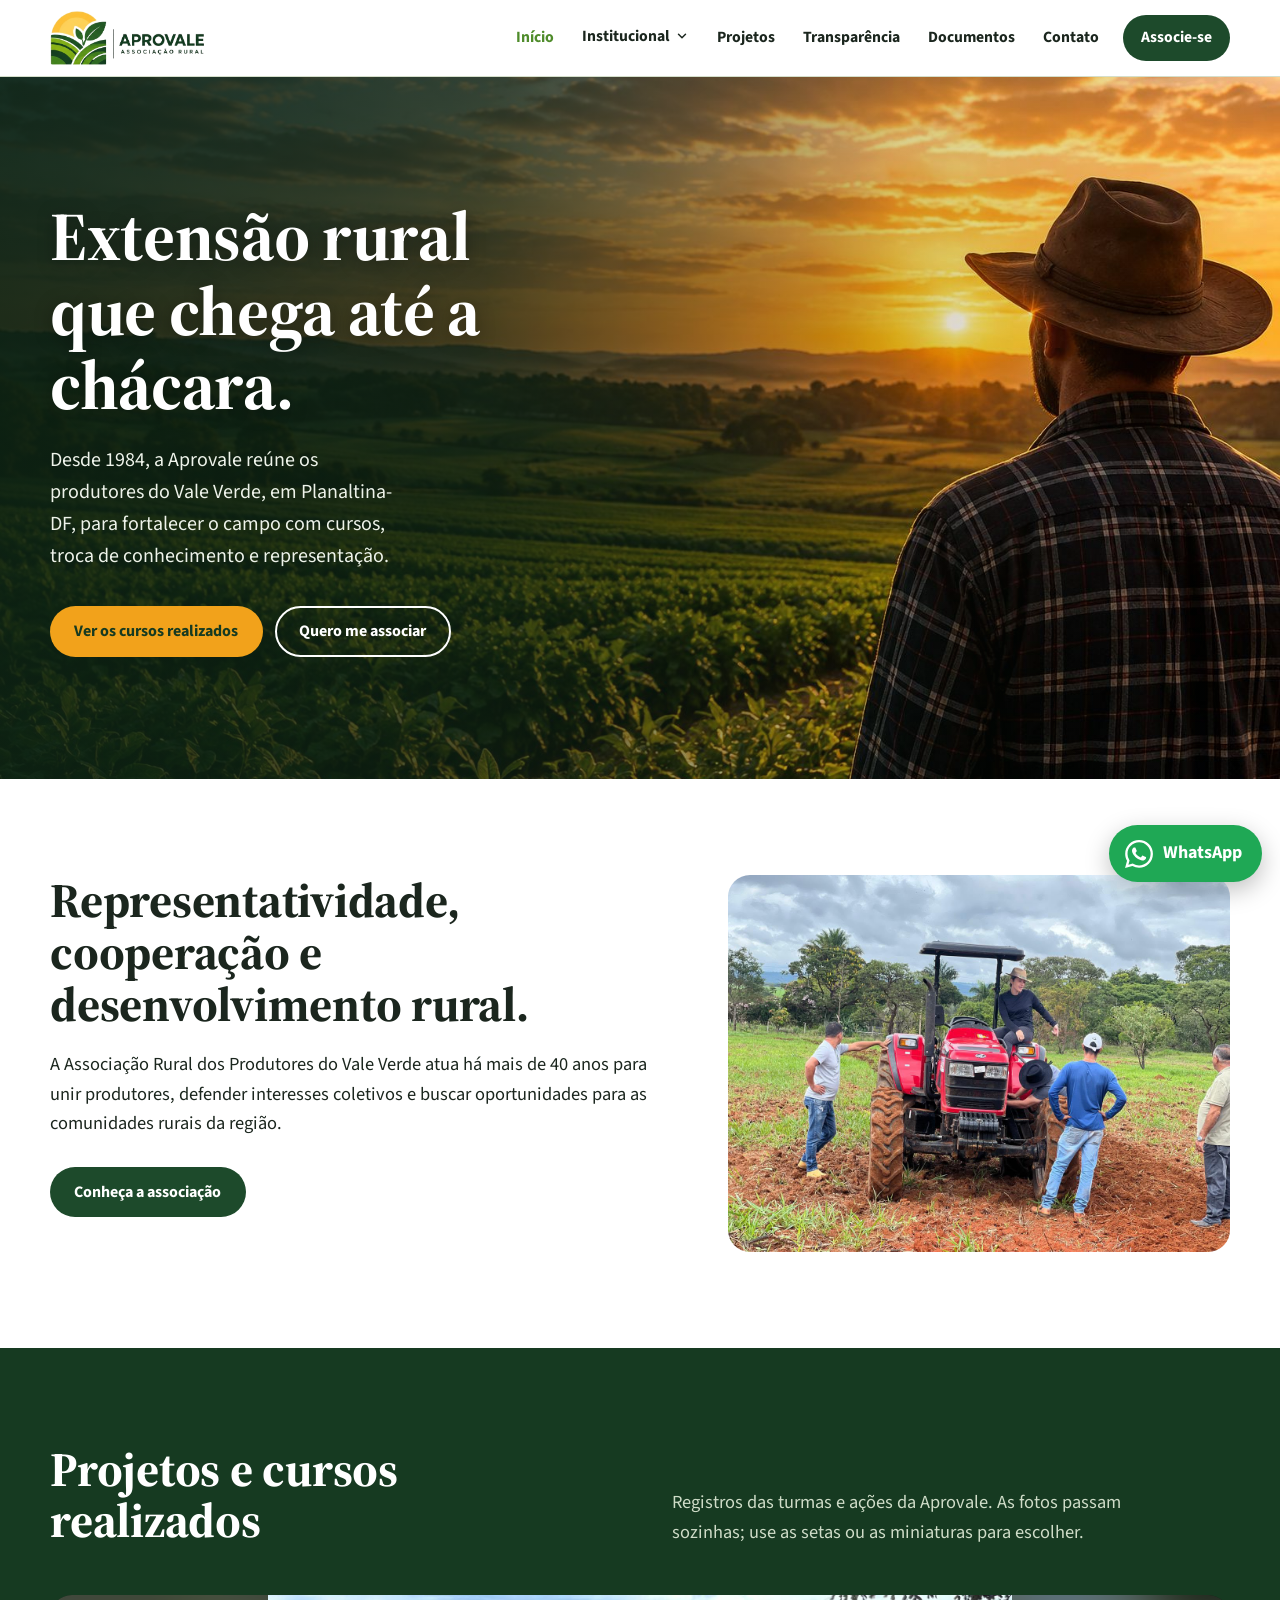
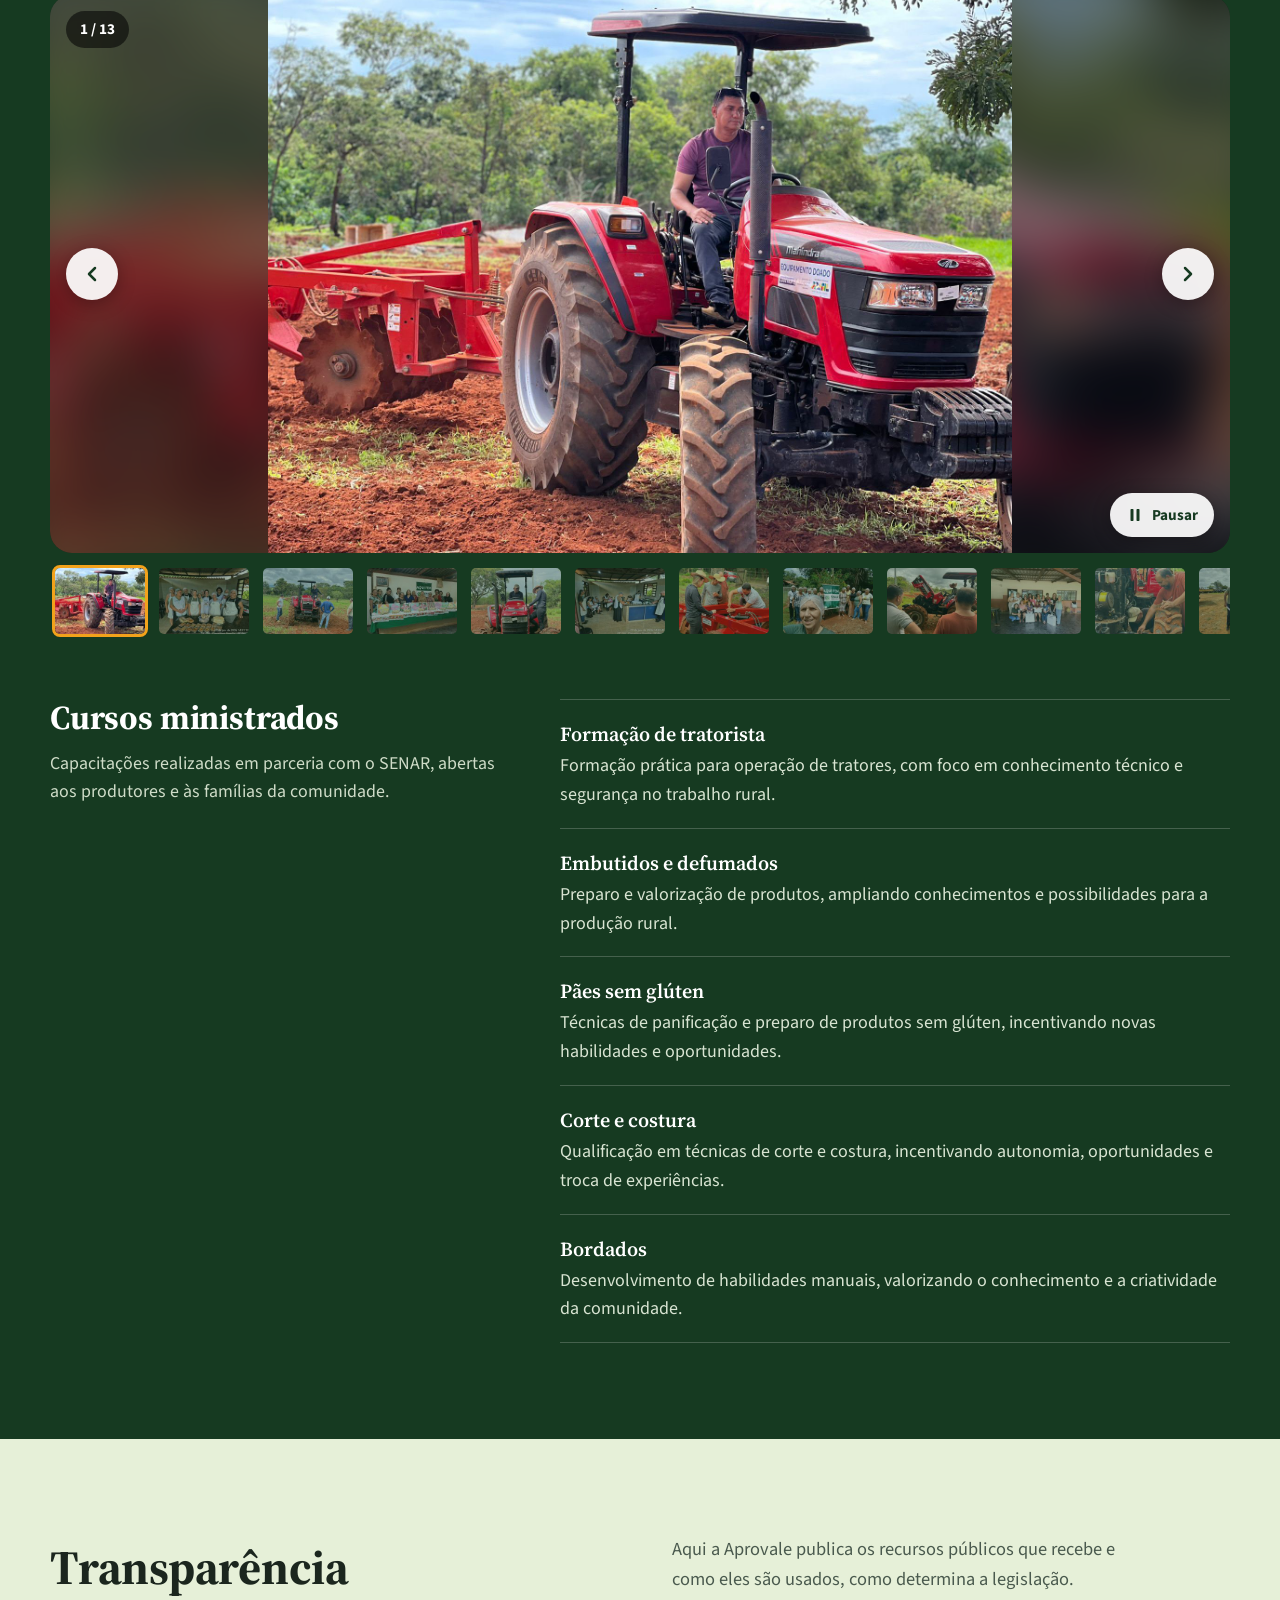
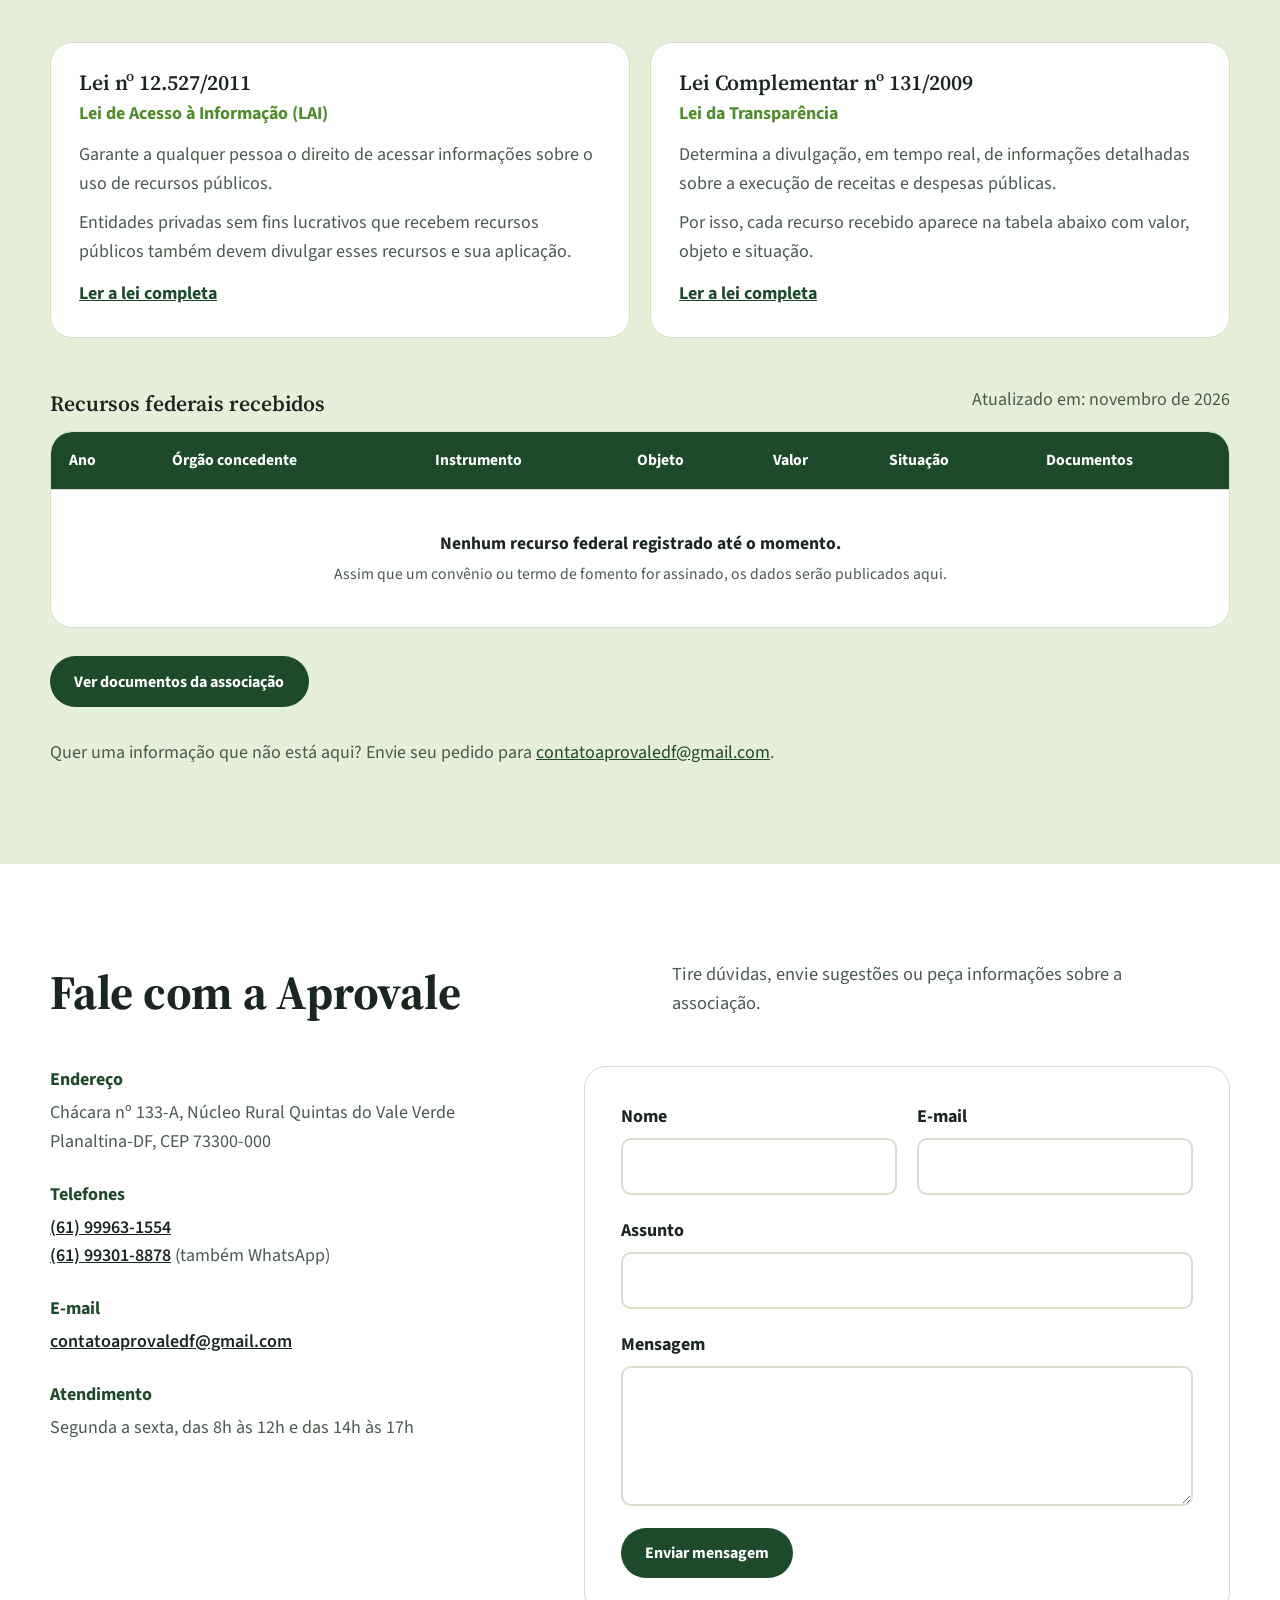
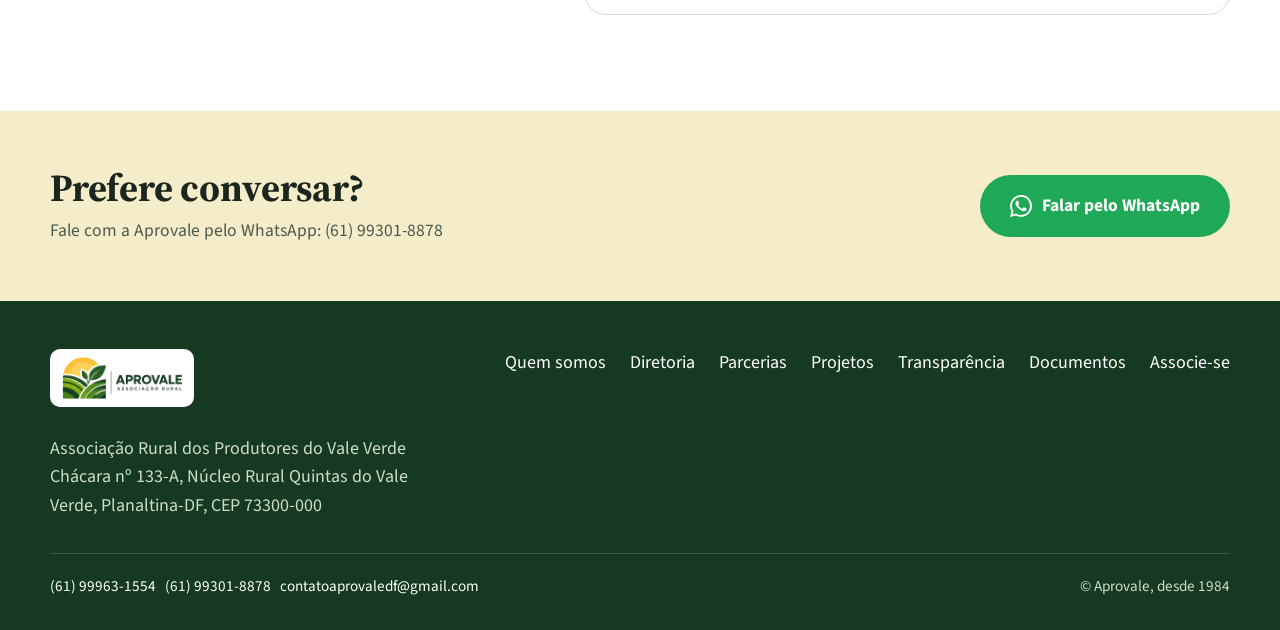
==== index.html @ 52642b45 "Site da Aprovale: primeira versão para apresentação Co-Authored-By: Claude Opus 5.5 <noreply@anthrop" ====
<!doctype html>
<html lang="pt-BR">
<head>
<meta charset="utf-8">
<meta name="viewport" content="width=device-width, initial-scale=1">
<title>Aprovale – Associação Rural dos Produtores do Vale Verde</title>
<meta name="description" content="Associação Rural dos Produtores do Vale Verde, em Planaltina-DF. Conheça os cursos realizados, a transparência e como se associar.">
<link rel="icon" href="img/favicon.jpg">
<link rel="preconnect" href="https://fonts.googleapis.com">
<link rel="preconnect" href="https://fonts.gstatic.com" crossorigin>
<link href="https://fonts.googleapis.com/css2?family=Source+Sans+3:ital,wght@0,400;0,600;0,700;1,400&family=Source+Serif+4:opsz,wght@8..60,600;8..60,700&display=swap" rel="stylesheet">
<link rel="stylesheet" href="css/estilo.css">
</head>
<body>
<a class="pular" href="#conteudo">Pular para o conteúdo</a>

<svg width="0" height="0" style="position:absolute" aria-hidden="true">
  <symbol id="i-folha" viewBox="0 0 24 24" fill="none" stroke="currentColor" stroke-width="2" stroke-linecap="round" stroke-linejoin="round"><path d="M11 20A7 7 0 0 1 9.8 6.1C15.5 5 17 4.48 19 2c1 2 2 4.18 2 8 0 5.5-4.78 10-10 10Z"/><path d="M2 21c0-3 1.850-5.36 5.08-6C9.5 14.52 12 13 13 12"/></symbol>
  <symbol id="i-whats" viewBox="0 0 24 24" fill="currentColor"><path d="M17.47 14.38c-.3-.15-1.76-.87-2.03-.97-.27-.1-.47-.15-.67.15-.2.3-.77.97-.94 1.17-.17.2-.35.22-.64.07-.3-.15-1.260-.46-2.4-1.48-.89-.79-1.49-1.77-1.66-2.07-.17-.3-.02-.46.13-.6.13-.14.3-.35.45-.52.15-.18.2-.3.3-.5.1-.2.05-.38-.03-.53-.07-.15-.67-1.6-.92-2.2-.24-.58-.49-.5-.67-.5h-.57c-.2 0-.52.07-.8.37-.27.3-1.04 1.02-1.04 2.48 0 1.47 1.07 2.88 1.21 3.08.15.2 2.1 3.2 5.08 4.49.71.3 1.27.49 1.7.63.72.23 1.37.2 1.88.12.57-.09 1.76-.72 2.01-1.42.25-.7.25-1.29.17-1.42-.07-.12-.27-.2-.57-.35M12.05 21.79h-.01a9.87 9.87 0 0 1-5.030-1.38l-.36-.21-3.74.98 1-3.65-.24-.37a9.86 9.86 0 0 1-1.51-5.26c0-5.45 4.44-9.88 9.89-9.88 2.64 0 5.12 1.03 6.99 2.9a9.82 9.82 0 0 1 2.89 6.99c0 5.45-4.43 9.88-9.88 9.88m8.41-18.3A11.82 11.82 0 0 0 12.05 0C5.5 0 .16 5.34.16 11.9c0 2.1.55 4.14 1.59 5.95L.06 24l6.3-1.65a11.88 11.88 0 0 0 5.68 1.45h.01c6.55 0 11.89-5.34 11.89-11.9 0-3.18-1.24-6.17-3.48-8.41Z"/></symbol>
</svg>

<header class="topo">
  <div class="wrap">
    <a class="marca" href="index.html"><img src="img/logo.png" alt="Aprovale – Associação Rural, página inicial" width="503" height="176"></a>
    <button class="menu-botao" type="button" aria-expanded="false" aria-controls="menu">Menu</button>
    <nav class="menu" id="menu" aria-label="Principal">
      <ul>
        <li><a href="index.html" aria-current="page">Início</a></li>
        <li>
          <button class="sub-botao" type="button" aria-expanded="false" aria-controls="sub-inst">Institucional <svg viewBox="0 0 24 24" fill="none" stroke="currentColor" stroke-width="2.5" stroke-linecap="round" stroke-linejoin="round" aria-hidden="true"><path d="m6 9 6 6 6-6"/></svg></button>
          <ul class="submenu" id="sub-inst">
            <li><a href="quem-somos.html">Quem somos</a></li>
            <li><a href="diretoria.html">Diretoria</a></li>
            <li><a href="parcerias.html">Parcerias</a></li>
          </ul>
        </li>
        <li><a href="index.html#projetos">Projetos</a></li>
        <li><a href="index.html#transparencia">Transparência</a></li>
        <li><a href="documentos.html">Documentos</a></li>
        <li><a href="index.html#contato">Contato</a></li>
        <li><a class="menu-cta" href="associe-se.html">Associe-se</a></li>
      </ul>
    </nav>
  </div>
</header>

<main id="conteudo">
<section class="hero" id="inicio">
  <img class="hero-fundo" src="img/banner.jpg" alt="" width="1536" height="1024" fetchpriority="high">
  <div class="wrap">
    <div>
      <h1>Extensão rural que chega até a chácara.</h1>
      <p>Desde 1984, a Aprovale reúne os produtores do Vale Verde, em Planaltina-DF, para fortalecer o campo com cursos, troca de conhecimento e representação.</p>
      <div class="acoes">
        <a class="btn btn-sol" href="#projetos">Ver os cursos realizados</a>
        <a class="btn btn-linha" href="associe-se.html">Quero me associar</a>
      </div>
    </div>
  </div>
</section>

<section class="secao" id="quem-somos">
  <div class="wrap dois-col">
    <div class="texto-corrido">
      <h2>Representatividade, cooperação e desenvolvimento rural.</h2>
      <p>A Associação Rural dos Produtores do Vale Verde atua há mais de 40 anos para unir produtores, defender interesses coletivos e buscar oportunidades para as comunidades rurais da região.</p>
      <p style="margin-top:28px"><a class="btn btn-mata" href="quem-somos.html">Conheça a associação</a></p>
    </div>
    <img src="img/cursos/26.jpg" alt="Instrutor e produtores reunidos ao redor de um trator em área de plantio" width="1280" height="960" loading="lazy">
  </div>
</section>

<section class="secao vitrine-secao" id="projetos" aria-labelledby="projetos-titulo">
  <div class="wrap">
    <div class="secao-cabeca">
      <h2 id="projetos-titulo">Projetos e cursos realizados</h2>
      <p>Registros das turmas e ações da Aprovale. As fotos passam sozinhas; use as setas ou as miniaturas para escolher.</p>
    </div>

    <div class="vitrine" aria-roledescription="carrossel" aria-label="Fotos de cursos e projetos">
      <div class="vitrine-palco">
        <div class="vitrine-setas">
          <button type="button" data-direcao="anterior" aria-label="Foto anterior"><svg viewBox="0 0 24 24" fill="none" stroke="currentColor" stroke-width="2.5" stroke-linecap="round" stroke-linejoin="round" aria-hidden="true"><path d="m15 18-6-6 6-6"/></svg></button>
          <button type="button" data-direcao="proxima" aria-label="Próxima foto"><svg viewBox="0 0 24 24" fill="none" stroke="currentColor" stroke-width="2.5" stroke-linecap="round" stroke-linejoin="round" aria-hidden="true"><path d="m9 18 6-6-6-6"/></svg></button>
        </div>
        <span class="vitrine-contador" aria-hidden="true">1 / 13</span>
        <div class="vitrine-trilho" tabindex="0" role="group" aria-label="Fotos">
          <figure class="slide" role="group" aria-roledescription="foto" aria-label="1 de 13" ><span class="slide-fundo" style="background-image:url(img/cursos/20.jpg)"></span><img src="img/cursos/20.jpg" alt="Produtor conduz trator com grade aradora durante aula prática" width="1600" height="1200" loading="lazy"></figure>
          <figure class="slide" role="group" aria-roledescription="foto" aria-label="2 de 13" ><span class="slide-fundo" style="background-image:url(img/cursos/02.jpg)"></span><img src="img/cursos/02.jpg" alt="Turma posa atrás da mesa com pães e bolos produzidos no curso" width="1600" height="1200" loading="lazy"></figure>
          <figure class="slide" role="group" aria-roledescription="foto" aria-label="3 de 13" ><span class="slide-fundo" style="background-image:url(img/cursos/26.jpg)"></span><img src="img/cursos/26.jpg" alt="Instrutor e alunos ao redor de um trator em área de plantio" width="1280" height="960" loading="lazy"></figure>
          <figure class="slide" role="group" aria-roledescription="foto" aria-label="4 de 13" ><span class="slide-fundo" style="background-image:url(img/cursos/08.jpg)"></span><img src="img/cursos/08.jpg" alt="Turma reunida com peças artesanais expostas na mesa" width="1600" height="1204" loading="lazy"></figure>
          <figure class="slide" role="group" aria-roledescription="foto" aria-label="5 de 13" ><span class="slide-fundo" style="background-image:url(img/cursos/22.jpg)"></span><img src="img/cursos/22.jpg" alt="Aluna observa produtor operando trator" width="1600" height="1200" loading="lazy"></figure>
          <figure class="slide" role="group" aria-roledescription="foto" aria-label="6 de 13" ><span class="slide-fundo" style="background-image:url(img/cursos/03.jpg)"></span><img src="img/cursos/03.jpg" alt="Alunas preparam massas na cozinha durante o curso" width="1600" height="1200" loading="lazy"></figure>
          <figure class="slide" role="group" aria-roledescription="foto" aria-label="7 de 13" ><span class="slide-fundo" style="background-image:url(img/cursos/23.jpg)"></span><img src="img/cursos/23.jpg" alt="Alunos fazem regulagem em implemento agrícola" width="1600" height="1200" loading="lazy"></figure>
          <figure class="slide" role="group" aria-roledescription="foto" aria-label="8 de 13" ><span class="slide-fundo" style="background-image:url(img/cursos/01.jpg)"></span><img src="img/cursos/01.jpg" alt="Participantes de curso reunidas ao ar livre" width="1032" height="774" loading="lazy"></figure>
          <figure class="slide" role="group" aria-roledescription="foto" aria-label="9 de 13" ><span class="slide-fundo" style="background-image:url(img/cursos/24.jpg)"></span><img src="img/cursos/24.jpg" alt="Turma acompanha explicação sobre o motor do trator" width="1600" height="1200" loading="lazy"></figure>
          <figure class="slide" role="group" aria-roledescription="foto" aria-label="10 de 13" ><span class="slide-fundo" style="background-image:url(img/cursos/13.jpg)"></span><img src="img/cursos/13.jpg" alt="Turma reunida no encerramento de um curso" width="1600" height="1201" loading="lazy"></figure>
          <figure class="slide" role="group" aria-roledescription="foto" aria-label="11 de 13" ><span class="slide-fundo" style="background-image:url(img/cursos/25.jpg)"></span><img src="img/cursos/25.jpg" alt="Alunos fazem manutenção na parte traseira do trator" width="1600" height="1200" loading="lazy"></figure>
          <figure class="slide" role="group" aria-roledescription="foto" aria-label="12 de 13" ><span class="slide-fundo" style="background-image:url(img/cursos/18.jpg)"></span><img src="img/cursos/18.jpg" alt="Entrega simbólica da chave de um trator aos produtores" width="1600" height="1200" loading="lazy"></figure>
          <figure class="slide" role="group" aria-roledescription="foto" aria-label="13 de 13" ><span class="slide-fundo" style="background-image:url(img/cursos/19.jpg)"></span><img src="img/cursos/19.jpg" alt="Representantes seguram a chave do trator entregue" width="1600" height="720" loading="lazy"></figure>
        </div>
        <button class="vitrine-pausa" type="button" data-pausado="false">
          <svg class="ic-pausa" viewBox="0 0 24 24" fill="currentColor" aria-hidden="true"><rect x="6" y="4" width="4" height="16" rx="1"/><rect x="14" y="4" width="4" height="16" rx="1"/></svg>
          <svg class="ic-play" viewBox="0 0 24 24" fill="currentColor" aria-hidden="true"><path d="M7 4.5v15a1 1 0 0 0 1.5.86l12-7.5a1 1 0 0 0 0-1.72l-12-7.5A1 1 0 0 0 7 4.5Z"/></svg>
          <span>Pausar</span>
        </button>
        <div class="vitrine-progresso" aria-hidden="true"></div>
      </div>
      <nav class="miniaturas" aria-label="Escolher foto"></nav>
      <p class="visually-hidden" role="status" aria-live="polite"></p>
    </div>

    <div class="cursos-texto">
      <div>
        <h3>Cursos ministrados</h3>
        <p>Capacitações realizadas em parceria com o SENAR, abertas aos produtores e às famílias da comunidade.</p>
      </div>
      <ul class="cursos-lista">
        <li><strong>Formação de tratorista</strong><span>Formação prática para operação de tratores, com foco em conhecimento técnico e segurança no trabalho rural.</span></li>
        <li><strong>Embutidos e defumados</strong><span>Preparo e valorização de produtos, ampliando conhecimentos e possibilidades para a produção rural.</span></li>
        <li><strong>Pães sem glúten</strong><span>Técnicas de panificação e preparo de produtos sem glúten, incentivando novas habilidades e oportunidades.</span></li>
        <li><strong>Corte e costura</strong><span>Qualificação em técnicas de corte e costura, incentivando autonomia, oportunidades e troca de experiências.</span></li>
        <li><strong>Bordados</strong><span>Desenvolvimento de habilidades manuais, valorizando o conhecimento e a criatividade da comunidade.</span></li>
      </ul>
    </div>
  </div>
</section>

<section class="secao transp" id="transparencia">
  <div class="wrap">
    <div class="secao-cabeca">
      <h2>Transparência</h2>
      <p>Aqui a Aprovale publica os recursos públicos que recebe e como eles são usados, como determina a legislação.</p>
    </div>

    <div class="leis">
      <article class="lei">
        <h3>Lei nº 12.527/2011</h3>
        <p class="apelido">Lei de Acesso à Informação (LAI)</p>
        <p>Garante a qualquer pessoa o direito de acessar informações sobre o uso de recursos públicos.</p>
        <p>Entidades privadas sem fins lucrativos que recebem recursos públicos também devem divulgar esses recursos e sua aplicação.</p>
        <a href="https://www.planalto.gov.br/ccivil_03/_ato2011-2014/2011/lei/l12527.htm" target="_blank" rel="noopener">Ler a lei completa</a>
      </article>
      <article class="lei">
        <h3>Lei Complementar nº 131/2009</h3>
        <p class="apelido">Lei da Transparência</p>
        <p>Determina a divulgação, em tempo real, de informações detalhadas sobre a execução de receitas e despesas públicas.</p>
        <p>Por isso, cada recurso recebido aparece na tabela abaixo com valor, objeto e situação.</p>
        <a href="https://www.planalto.gov.br/ccivil_03/leis/lcp/lcp131.htm" target="_blank" rel="noopener">Ler a lei completa</a>
      </article>
    </div>

    <div class="tabela-titulo">
      <h3>Recursos federais recebidos</h3>
      <p>Atualizado em: <time datetime="2026-11">novembro de 2026</time></p>
    </div>
    <div class="tabela-rolagem" tabindex="0" role="region" aria-label="Tabela de recursos federais recebidos">
      <table>
        <thead>
          <tr><th scope="col">Ano</th><th scope="col">Órgão concedente</th><th scope="col">Instrumento</th><th scope="col">Objeto</th><th scope="col">Valor</th><th scope="col">Situação</th><th scope="col">Documentos</th></tr>
        </thead>
        <tbody>
          <!--
            MODELO: para publicar um recurso, copie a linha abaixo, tire os comentários e preencha.
            Depois apague a linha "vazio".
          <tr>
            <td>2026</td>
            <td>Nome do órgão</td>
            <td>Termo de Fomento nº 000/2026</td>
            <td>Descreva para que é o recurso</td>
            <td>R$ 0,00</td>
            <td>Em execução</td>
            <td><a href="docs/termo-000-2026.pdf">Termo</a>, <a href="docs/plano-trabalho.pdf">Plano de trabalho</a></td>
          </tr>
          -->
          <tr class="vazio">
            <td colspan="7"><strong>Nenhum recurso federal registrado até o momento.</strong>Assim que um convênio ou termo de fomento for assinado, os dados serão publicados aqui.</td>
          </tr>
        </tbody>
      </table>
    </div>

    <p class="ver-docs"><a class="btn btn-mata" href="documentos.html">Ver documentos da associação</a></p>
    <p class="pedido">Quer uma informação que não está aqui? Envie seu pedido para <a href="mailto:contatoaprovaledf@gmail.com?subject=Pedido%20de%20informa%C3%A7%C3%A3o%20(LAI)">contatoaprovaledf@gmail.com</a>.</p>
  </div>
</section>

<section class="secao" id="contato">
  <div class="wrap">
    <div class="secao-cabeca">
      <h2>Fale com a Aprovale</h2>
      <p>Tire dúvidas, envie sugestões ou peça informações sobre a associação.</p>
    </div>
    <div class="contato">
      <dl class="contato-info">
        <div><dt>Endereço</dt><dd>Chácara nº 133-A, Núcleo Rural Quintas do Vale Verde<br>Planaltina-DF, CEP 73300-000</dd></div>
        <div><dt>Telefones</dt><dd><a href="tel:+5561999631554">(61) 99963-1554</a><br><a href="tel:+5561993018878">(61) 99301-8878</a> (também WhatsApp)</dd></div>
        <div><dt>E-mail</dt><dd><a href="mailto:contatoaprovaledf@gmail.com">contatoaprovaledf@gmail.com</a></dd></div>
        <div><dt>Atendimento</dt><dd>Segunda a sexta, das 8h às 12h e das 14h às 17h</dd></div>
      </dl>

      <form class="cadastro" data-envio="https://formsubmit.co/ajax/contatoaprovaledf@gmail.com" data-sucesso="Mensagem enviada. Vamos responder pelo e-mail informado.">
        <input type="hidden" name="_subject" value="Nova mensagem pelo site – Aprovale">
        <input type="hidden" name="_template" value="table">
        <input type="text" name="_honey" class="mel" tabindex="-1" autocomplete="off" aria-hidden="true">
        <div class="campo">
          <label for="c-nome">Nome</label>
          <input type="text" id="c-nome" name="Nome" autocomplete="name" required minlength="3" data-error="c-nome-erro">
          <span class="erro-msg" id="c-nome-erro">Digite seu nome.</span>
        </div>
        <div class="campo">
          <label for="c-email">E-mail</label>
          <input type="email" id="c-email" name="email" autocomplete="email" required data-error="c-email-erro">
          <span class="erro-msg" id="c-email-erro">Digite um e-mail válido, como nome@exemplo.com.</span>
        </div>
        <div class="campo inteiro">
          <label for="c-assunto">Assunto</label>
          <input type="text" id="c-assunto" name="Assunto" required maxlength="120" data-error="c-assunto-erro">
          <span class="erro-msg" id="c-assunto-erro">Digite o assunto.</span>
        </div>
        <div class="campo inteiro">
          <label for="c-msg">Mensagem</label>
          <textarea id="c-msg" name="Mensagem" required maxlength="2000" data-error="c-msg-erro"></textarea>
          <span class="erro-msg" id="c-msg-erro">Escreva sua mensagem.</span>
        </div>
        <div class="form-rodape">
          <button class="btn btn-mata" type="submit">Enviar mensagem</button>
          <p class="form-status" role="status" aria-live="polite"></p>
        </div>
      </form>
    </div>
  </div>
</section>
</main>

<section class="faixa-whats" aria-labelledby="whats-titulo">
  <div class="wrap">
    <div>
      <h2 id="whats-titulo">Prefere conversar?</h2>
      <p>Fale com a Aprovale pelo WhatsApp: (61) 99301-8878</p>
    </div>
    <a class="btn btn-whats" href="https://wa.me/5561993018878?text=Ol%C3%A1!%20Vim%20pelo%20site%20da%20Aprovale." target="_blank" rel="noopener">
      <svg aria-hidden="true"><use href="#i-whats"/></svg> Falar pelo WhatsApp
    </a>
  </div>
</section>

<footer class="rodape">
  <div class="wrap">
    <div>
      <a class="rodape-logo" href="index.html"><img src="img/logo.png" alt="Aprovale – Associação Rural, página inicial" width="503" height="176" loading="lazy"></a>
      <p style="margin-top:18px; max-width:40ch">Associação Rural dos Produtores do Vale Verde<br>Chácara nº 133-A, Núcleo Rural Quintas do Vale Verde, Planaltina-DF, CEP 73300-000</p>
    </div>
    <nav aria-label="Rodapé">
      <ul>
        <li><a href="quem-somos.html">Quem somos</a></li>
        <li><a href="diretoria.html">Diretoria</a></li>
        <li><a href="parcerias.html">Parcerias</a></li>
        <li><a href="index.html#projetos">Projetos</a></li>
        <li><a href="index.html#transparencia">Transparência</a></li>
        <li><a href="documentos.html">Documentos</a></li>
        <li><a href="associe-se.html">Associe-se</a></li>
      </ul>
    </nav>
    <div class="rodape-base">
      <span><a href="tel:+5561999631554">(61) 99963-1554</a> &nbsp; <a href="tel:+5561993018878">(61) 99301-8878</a> &nbsp; <a href="mailto:contatoaprovaledf@gmail.com">contatoaprovaledf@gmail.com</a></span>
      <span>© Aprovale, desde 1984</span>
    </div>
  </div>
</footer>

<a class="whats-flutuante" href="https://wa.me/5561993018878?text=Ol%C3%A1!%20Vim%20pelo%20site%20da%20Aprovale." target="_blank" rel="noopener" aria-label="Falar pelo WhatsApp">
  <svg aria-hidden="true"><use href="#i-whats"/></svg><span>WhatsApp</span>
</a>

<script src="js/site.js" defer></script>
</body>
</html>
---- css/estilo.css ----
:root {
  --mata: #1d4a2b;       /* verde escuro do logo */
  --mata-2: #163a21;
  --folha: #4f8c2b;      /* verde folha */
  --broto: #e6f0d8;      /* verde bem claro, fundos */
  --sol: #f2a21b;        /* amarelo-sol do logo */
  --palha: #f5ecc9;      /* creme do logo, usado só em faixas */
  --papel: #ffffff;
  --tinta: #1b261e;
  --tinta-suave: #4a5a4e;
  --linha: #d5dfcb;
  --whats: #1fa855;
  --erro: #b3261e;
  --raio-g: 22px;
  --raio-p: 10px;
  --largura: 1180px;
  --titulo: "Source Serif 4", Georgia, "Times New Roman", serif;
  --texto: "Source Sans 3", "Segoe UI", system-ui, sans-serif;
}

*, *::before, *::after { box-sizing: border-box; }
html { scroll-padding-top: 88px; }
@media (prefers-reduced-motion: no-preference) { html { scroll-behavior: smooth; } }
body {
  margin: 0;
  background: var(--papel);
  color: var(--tinta);
  font: 400 1.125rem/1.6 var(--texto);
  -webkit-font-smoothing: antialiased;
}
img { max-width: 100%; height: auto; display: block; }
a { color: var(--mata); }
h1, h2, h3 { font-family: var(--titulo); line-height: 1.08; margin: 0; letter-spacing: -0.005em; }
h2 { font-size: clamp(2rem, 4.2vw, 3rem); font-weight: 700; }
h3 { font-size: 1.35rem; font-weight: 600; }
p { margin: 0; }
.wrap { width: min(100% - 32px, var(--largura)); margin-inline: auto; }
.visually-hidden:where(:not(:focus-within, :active)) {
  position: absolute !important; clip-path: inset(50%) !important; overflow: hidden !important;
  width: 1px !important; height: 1px !important; margin: -1px !important; padding: 0 !important;
  border: 0 !important; white-space: nowrap !important;
}
:focus-visible { outline: 3px solid var(--sol); outline-offset: 3px; border-radius: 4px; }
.pular { position: absolute; left: 16px; top: -60px; background: var(--mata); color: #fff; padding: 10px 16px; border-radius: var(--raio-p); z-index: 100; }
.pular:focus { top: 12px; }

/* ---------- botões ---------- */
.btn {
  display: inline-flex; align-items: center; gap: .55em; justify-content: center;
  font: 700 1rem/1 var(--texto); text-decoration: none; cursor: pointer;
  padding: .95em 1.4em; border-radius: 999px; border: 2px solid transparent;
  touch-action: manipulation;
}
.btn-sol { background: var(--sol); color: var(--mata-2); }
.btn-sol:hover { background: #ffb636; }
.btn-linha { border-color: currentColor; color: inherit; background: transparent; }
.btn-linha:hover { background: rgb(255 255 255 / .1); }
.btn-mata { background: var(--mata); color: #fff; }
.btn-mata:hover { background: var(--mata-2); }
.btn svg { width: 1.25em; height: 1.25em; flex: none; }

/* ---------- cabeçalho ---------- */
.topo { position: sticky; top: 0; z-index: 50; background: #fff; border-bottom: 1px solid var(--linha); }
.topo .wrap { display: flex; align-items: center; justify-content: space-between; gap: 24px; min-height: 76px; }
.marca img { height: 54px; width: auto; }
.menu ul { display: flex; gap: 4px; list-style: none; margin: 0; padding: 0; }
.menu a { display: block; padding: 10px 12px; text-decoration: none; color: var(--tinta); font-weight: 700; font-size: .98rem; border-radius: var(--raio-p); }
.menu a:hover { background: var(--broto); }
.menu .menu-cta { background: var(--mata); color: #fff; margin-left: 8px; padding-inline: 18px; border-radius: 999px; }
.menu .menu-cta:hover { background: var(--mata-2); }
.menu-botao { display: none; }
@media (max-width: 960px) {
  .menu-botao { display: inline-flex; align-items: center; gap: 8px; background: none; border: 2px solid var(--mata); color: var(--mata); font: 700 1rem var(--texto); padding: 8px 14px; border-radius: 999px; cursor: pointer; }
  .menu { position: absolute; inset: 100% 0 auto; background: #fff; border-bottom: 1px solid var(--linha); display: none; }
  .menu.aberto { display: block; }
  .menu ul { flex-direction: column; padding: 8px 16px 20px; }
  .menu a { padding: 14px 8px; font-size: 1.1rem; }
  .menu .menu-cta { margin: 8px 0 0; text-align: center; }
}

/* ---------- hero ---------- */
.hero { position: relative; isolation: isolate; color: #fff; background: var(--mata-2); overflow: hidden; }
.hero-fundo { position: absolute; inset: 0; width: 100%; height: 100%; object-fit: cover; object-position: 70% center; z-index: -2; }
.hero::before { /* escurece o lado do texto para dar leitura */
  content: ""; position: absolute; inset: 0; z-index: -1;
  background: linear-gradient(90deg, rgb(14 36 20 / .88) 0%, rgb(14 36 20 / .7) 38%, rgb(14 36 20 / .15) 70%, rgb(14 36 20 / 0) 100%);
}
.hero .wrap { min-height: min(78vh, 720px); display: flex; flex-direction: column; justify-content: center; padding-block: 80px; }
.hero h1 { font-size: clamp(2.5rem, 5.6vw, 4.3rem); font-weight: 700; max-width: 14ch; text-shadow: 0 2px 18px rgb(0 0 0 / .35); }
.hero p { font-size: 1.25rem; max-width: 36ch; margin-top: 22px; color: #eef3ea; }
.hero .acoes { display: flex; flex-wrap: wrap; gap: 12px; margin-top: 34px; }
@media (max-width: 860px) {
  .hero .wrap { min-height: 0; padding-block: 64px 72px; }
  .hero::before { background: linear-gradient(180deg, rgb(14 36 20 / .55) 0%, rgb(14 36 20 / .85) 100%); }
}

/* ---------- seções ---------- */
.secao { padding-block: 96px; }
.secao-cabeca { display: grid; grid-template-columns: minmax(0, 1fr) minmax(0, 1fr); gap: 32px 64px; align-items: end; margin-bottom: 48px; }
.secao-cabeca p { color: var(--tinta-suave); font-size: 1.15rem; max-width: 52ch; }
@media (max-width: 860px) { .secao { padding-block: 64px; } .secao-cabeca { grid-template-columns: 1fr; margin-bottom: 32px; } }

/* ---------- quem somos ---------- */
.quem { display: grid; grid-template-columns: 0.9fr 1.1fr; gap: 64px; align-items: start; }
.quem-intro p { font-size: 1.3rem; line-height: 1.5; margin-top: 24px; max-width: 30ch; }
.quem-intro img { margin-top: 36px; border-radius: var(--raio-g); aspect-ratio: 4 / 3; object-fit: cover; width: 100%; }
.objetivos { list-style: none; margin: 0; padding: 0; border-top: 2px solid var(--mata); }
.objetivos li { display: grid; grid-template-columns: 44px 1fr; gap: 16px; padding: 22px 0; border-bottom: 1px solid var(--linha); }
.objetivos svg { width: 32px; height: 32px; color: var(--folha); margin-top: 2px; }
.objetivos strong { display: block; font-family: var(--titulo); font-size: 1.2rem; font-weight: 600; margin-bottom: 4px; }
.objetivos span { color: var(--tinta-suave); }
@media (max-width: 860px) { .quem { grid-template-columns: 1fr; gap: 40px; } }

/* ---------- vitrine de cursos (o destaque da página) ---------- */
.vitrine-secao { background: var(--mata-2); color: #fff; }
.vitrine-secao .secao-cabeca p { color: #cfdcc8; }

.vitrine { position: relative; }
.vitrine-palco { position: relative; border-radius: var(--raio-g); overflow: hidden; background: #0d2414; }
.vitrine-trilho {
  position: relative; display: flex; overflow-x: auto; scroll-snap-type: x mandatory;
  scrollbar-width: none; touch-action: pan-x pan-y; height: clamp(320px, 62vh, 640px);
}
.vitrine-trilho::-webkit-scrollbar { display: none; }
@media (prefers-reduced-motion: no-preference) { .vitrine-trilho { scroll-behavior: smooth; } }
.slide { flex: 0 0 100%; margin: 0; position: relative; scroll-snap-align: center; overflow: hidden; }
.slide-fundo { /* fundo desfocado atrás da foto */
  position: absolute; inset: -40px; background-position: center; background-size: cover; background-repeat: no-repeat;
  filter: blur(28px) brightness(.55) saturate(1.1);
}
.slide img { position: absolute; inset: 0; width: 100%; height: 100%; object-fit: contain; }
.vitrine-setas { position: absolute; inset: 0; display: flex; align-items: center; justify-content: space-between; padding: 0 16px; pointer-events: none; z-index: 2; }
.vitrine-setas button, .vitrine-pausa {
  pointer-events: auto; width: 52px; height: 52px; border-radius: 50%; border: 0; cursor: pointer;
  background: rgb(255 255 255 / .92); color: var(--mata-2); display: grid; place-items: center;
  box-shadow: 0 4px 18px rgb(0 0 0 / .3); touch-action: manipulation;
}
.vitrine-setas button:hover, .vitrine-pausa:hover { background: #fff; }
.vitrine-setas svg, .vitrine-pausa svg { width: 24px; height: 24px; }
.vitrine-pausa { position: absolute; right: 16px; bottom: 16px; z-index: 3; width: auto; height: 44px; padding: 0 16px; border-radius: 999px; gap: 8px; display: inline-flex; align-items: center; font: 700 .95rem var(--texto); }
.vitrine-pausa svg { width: 18px; height: 18px; }
.vitrine-pausa[data-pausado="true"] .ic-pausa, .vitrine-pausa[data-pausado="false"] .ic-play { display: none; }
.vitrine-progresso { position: absolute; left: 0; bottom: 0; height: 4px; width: 100%; background: var(--sol); transform-origin: left; transform: scaleX(0); z-index: 3; }


.miniaturas { display: flex; gap: 8px; overflow-x: auto; padding: 12px 2px 6px; scrollbar-width: thin; scrollbar-color: rgb(255 255 255 / .3) transparent; }
.miniaturas button { flex: none; width: 96px; aspect-ratio: 4 / 3; padding: 0; border: 3px solid transparent; border-radius: 8px; overflow: hidden; cursor: pointer; background: none; opacity: .6; touch-action: manipulation; }
.miniaturas button:hover { opacity: .9; }
.miniaturas button[aria-current="true"] { border-color: var(--sol); opacity: 1; }
.miniaturas img { width: 100%; height: 100%; object-fit: cover; }
@media (max-width: 640px) {
  .vitrine-setas button { width: 44px; height: 44px; }
  .vitrine-trilho { height: auto; aspect-ratio: 4 / 3; }
  .miniaturas button { width: 76px; }
}

/* ---------- diretoria ---------- */
.diretoria { display: grid; grid-template-columns: repeat(3, 1fr); gap: 0; border-top: 2px solid var(--mata); }
.diretoria li { list-style: none; padding: 32px 28px 8px 0; display: grid; grid-template-columns: 72px 1fr; gap: 18px; align-items: center; }
.diretoria li + li { border-left: 1px solid var(--linha); padding-left: 28px; }
.diretoria ul { display: contents; }
.monograma { width: 72px; aspect-ratio: 1; border-radius: 50%; background: var(--broto); color: var(--mata); display: grid; place-items: center; font: 700 1.5rem var(--titulo); }
.diretoria li:first-child .monograma { background: var(--sol); color: var(--mata-2); }
.cargo { color: var(--folha); font-weight: 700; }
.nome { font-family: var(--titulo); font-size: 1.3rem; font-weight: 600; line-height: 1.2; }
@media (max-width: 860px) {
  .diretoria { grid-template-columns: 1fr; }
  .diretoria li { padding: 22px 0; border-bottom: 1px solid var(--linha); }
  .diretoria li + li { border-left: 0; padding-left: 0; }
}

/* ---------- transparência ---------- */
.transp { background: var(--broto); }
.leis { display: grid; grid-template-columns: 1fr 1fr; gap: 20px; margin-bottom: 48px; }
.lei { background: #fff; border-radius: var(--raio-g); padding: 28px; border: 1px solid var(--linha); }
.lei h3 { margin-bottom: 6px; }
.lei .apelido { color: var(--folha); font-weight: 700; margin-bottom: 12px; }
.lei p + p { margin-top: 10px; color: var(--tinta-suave); }
.lei a { font-weight: 700; display: inline-block; margin-top: 14px; }
@media (max-width: 760px) { .leis { grid-template-columns: 1fr; } }
.tabela-titulo { display: flex; flex-wrap: wrap; justify-content: space-between; align-items: end; gap: 12px; margin-bottom: 16px; }
.tabela-titulo p { color: var(--tinta-suave); }
.tabela-rolagem { overflow-x: auto; background: #fff; border-radius: var(--raio-g); border: 1px solid var(--linha); }
table { width: 100%; border-collapse: collapse; min-width: 760px; font-size: .98rem; }
th, td { text-align: left; padding: 16px 18px; border-bottom: 1px solid var(--linha); vertical-align: top; }
th { background: var(--mata); color: #fff; font-weight: 700; }
th:first-child { border-top-left-radius: calc(var(--raio-g) - 1px); }
th:last-child { border-top-right-radius: calc(var(--raio-g) - 1px); }
tbody tr:last-child td { border-bottom: 0; }
.vazio td { text-align: center; color: var(--tinta-suave); padding: 40px 24px; }
.vazio strong { display: block; color: var(--tinta); font-size: 1.1rem; margin-bottom: 4px; }
.docs { display: grid; grid-template-columns: repeat(4, 1fr); gap: 16px; margin-top: 48px; padding: 0; list-style: none; }
.docs li { background: #fff; border: 1px dashed #a9bb9c; border-radius: var(--raio-p); padding: 20px; }
.docs strong { display: block; font-family: var(--titulo); font-weight: 600; font-size: 1.1rem; }
.docs span { color: var(--tinta-suave); font-size: .95rem; }
@media (max-width: 860px) { .docs { grid-template-columns: 1fr 1fr; } }
@media (max-width: 480px) { .docs { grid-template-columns: 1fr; } }
.pedido { margin-top: 32px; color: var(--tinta-suave); }

/* ---------- associe-se (formulário) ---------- */
.associe { display: grid; grid-template-columns: 0.8fr 1.2fr; gap: 64px; align-items: start; }
.associe-texto p { margin-top: 20px; font-size: 1.15rem; color: var(--tinta-suave); max-width: 38ch; }
.associe-texto ul { margin: 24px 0 0; padding-left: 1.2em; color: var(--tinta-suave); }
.associe-texto li { margin-bottom: 6px; }
form.cadastro { background: #fff; border: 1px solid var(--linha); border-radius: var(--raio-g); padding: 36px; display: grid; grid-template-columns: 1fr 1fr; gap: 22px 20px; }
.campo { display: grid; gap: 6px; align-content: start; }
.campo.inteiro { grid-column: 1 / -1; }
.campo label { font-weight: 700; }
.campo .dica { color: var(--tinta-suave); font-size: .92rem; }
.campo input[type="text"], .campo input[type="tel"] {
  font: 400 1.08rem var(--texto); color: var(--tinta); padding: 14px 16px; border: 2px solid var(--linha);
  border-radius: var(--raio-p); background: var(--papel); width: 100%;
}
.campo input:focus-visible { outline: 3px solid var(--sol); outline-offset: 1px; border-color: var(--mata); }
.erro-msg { display: none; color: var(--erro); font-size: .95rem; font-weight: 700; }
.campo :is(input:user-invalid, input.user-invalid-fallback) { border-color: var(--erro); background: #fdf0ef; }
.campo :is(input:user-invalid, input.user-invalid-fallback) ~ .erro-msg { display: block; }
.consentimento { grid-column: 1 / -1; display: grid; grid-template-columns: 24px 1fr; gap: 12px; align-items: start; color: var(--tinta-suave); font-size: .97rem; }
.consentimento input { width: 22px; height: 22px; margin: 2px 0 0; accent-color: var(--mata); }
.consentimento .erro-msg { grid-column: 2; }
.consentimento input:user-invalid ~ .erro-msg { display: block; }
.form-rodape { grid-column: 1 / -1; display: flex; flex-wrap: wrap; gap: 16px; align-items: center; }
.form-status { font-weight: 700; }
.form-status.ok { color: var(--folha); }
.form-status.falha { color: var(--erro); }
.mel { position: absolute; left: -9999px; }
@media (max-width: 860px) {
  .associe { grid-template-columns: 1fr; gap: 32px; }
  form.cadastro { grid-template-columns: 1fr; padding: 24px 20px; }
}

/* ---------- faixa WhatsApp + rodapé ---------- */
.faixa-whats { background: var(--palha); }
.faixa-whats .wrap { display: flex; flex-wrap: wrap; align-items: center; justify-content: space-between; gap: 24px; padding-block: 56px; }
.faixa-whats h2 { font-size: clamp(1.7rem, 3.4vw, 2.4rem); }
.faixa-whats p { margin-top: 8px; color: var(--tinta-suave); font-size: 1.1rem; }
.btn-whats { background: var(--whats); color: #fff; font-size: 1.1rem; padding: 1em 1.6em; }
.btn-whats:hover { background: #178f47; }
.rodape { background: var(--mata-2); color: #cfdcc8; padding-block: 48px 32px; }
.rodape .wrap { display: grid; grid-template-columns: auto 1fr; gap: 32px 64px; align-items: start; }
.rodape-logo { background: #fff; border-radius: var(--raio-p); padding: 8px 12px; display: inline-block; }
.rodape-logo img { height: 42px; width: auto; }
.rodape nav ul { display: flex; flex-wrap: wrap; gap: 8px 24px; list-style: none; margin: 0; padding: 0; justify-content: flex-end; }
.rodape a { color: #fff; text-decoration: none; }
.rodape a:hover { text-decoration: underline; }
.rodape-base { grid-column: 1 / -1; border-top: 1px solid rgb(255 255 255 / .15); padding-top: 20px; display: flex; flex-wrap: wrap; justify-content: space-between; gap: 12px; font-size: .95rem; }
@media (max-width: 760px) { .rodape .wrap { grid-template-columns: 1fr; } .rodape nav ul { justify-content: flex-start; } }

.whats-flutuante {
  position: fixed; right: 18px; bottom: 18px; z-index: 60; display: inline-flex; align-items: center; gap: 10px;
  background: var(--whats); color: #fff; text-decoration: none; font-weight: 700; border-radius: 999px;
  padding: 14px 20px 14px 16px; box-shadow: 0 8px 24px rgb(0 0 0 / .25);
}
.whats-flutuante:hover { background: #178f47; }
.whats-flutuante svg { width: 28px; height: 28px; }
@media (max-width: 640px) { .whats-flutuante span { display: none; } .whats-flutuante { padding: 14px; } }

/* =====================================================================
   Estrutura de várias páginas
   ===================================================================== */

/* ---------- menu suspenso "Institucional" ---------- */
.menu li { position: relative; }
.menu a[aria-current="page"] { color: var(--folha); }
.sub-botao {
  display: flex; align-items: center; gap: 6px; padding: 10px 12px; background: none; border: 0;
  font: 700 .98rem var(--texto); color: var(--tinta); cursor: pointer; border-radius: var(--raio-p);
}
.sub-botao:hover { background: var(--broto); }
.sub-botao svg { width: 14px; height: 14px; }
.sub-botao.ativo { color: var(--folha); }
.submenu {
  display: none; position: absolute; top: 100%; left: 0; min-width: 210px; z-index: 5;
  flex-direction: column; gap: 2px; list-style: none; margin: 0; padding: 6px;
  background: #fff; border: 1px solid var(--linha); border-radius: var(--raio-p);
  box-shadow: 0 12px 30px rgb(22 58 33 / .14);
}
.menu .submenu { display: none; flex-direction: column; }
.menu li:hover > .submenu,
.menu li:focus-within > .submenu,
.sub-botao[aria-expanded="true"] + .submenu { display: flex; }
@media (max-width: 960px) {
  .menu .submenu { display: flex; position: static; border: 0; box-shadow: none; padding: 0 0 0 16px; min-width: 0; }
  .sub-botao { padding: 14px 8px; font-size: 1.1rem; width: 100%; cursor: default; }
  .sub-botao:hover { background: none; }
  .sub-botao svg { display: none; }
}

/* ---------- topo das páginas internas ---------- */
.pagina-topo { background: var(--mata); color: #fff; padding-block: 56px 52px; }
.pagina-topo h1 { font-size: clamp(2.3rem, 5vw, 3.6rem); font-weight: 700; }
.pagina-topo p { margin-top: 12px; font-size: 1.2rem; color: #dfe9da; max-width: 52ch; }
.trilha { font-size: .95rem; margin-bottom: 14px; color: #cfdcc8; }
.trilha a { color: #fff; }

.texto-corrido { max-width: 68ch; font-size: 1.15rem; }
.texto-corrido p + p { margin-top: 1em; }
.texto-corrido h2 { margin-bottom: 20px; }

.dois-col { display: grid; grid-template-columns: 1.1fr 0.9fr; gap: 64px; align-items: start; }
.dois-col img { border-radius: var(--raio-g); aspect-ratio: 4 / 3; object-fit: cover; width: 100%; }
@media (max-width: 860px) { .dois-col { grid-template-columns: 1fr; gap: 36px; } }

/* ---------- cartões (parcerias, por que se associar) ---------- */
.cartoes { display: grid; grid-template-columns: repeat(3, 1fr); gap: 20px; padding: 0; margin: 0; list-style: none; }
.cartao { border: 1px solid var(--linha); border-radius: var(--raio-g); padding: 28px; background: #fff; }
.cartao h3 { margin-bottom: 8px; }
.cartao p { color: var(--tinta-suave); }
@media (max-width: 860px) { .cartoes { grid-template-columns: 1fr; } }

/* ---------- vitrine: contador e texto dos cursos ---------- */
.vitrine-contador {
  position: absolute; left: 16px; top: 16px; z-index: 3; background: rgb(0 0 0 / .55); color: #fff;
  padding: 6px 14px; border-radius: 999px; font-weight: 700; font-size: .95rem;
}
.cursos-texto { margin-top: 56px; display: grid; grid-template-columns: 0.8fr 1.2fr; gap: 24px 64px; align-items: start; }
.cursos-texto h3 { font-size: clamp(1.6rem, 3vw, 2.1rem); font-weight: 700; }
.cursos-texto > div > p { color: #cfdcc8; margin-top: 14px; font-size: 1.12rem; }
.cursos-lista { list-style: none; margin: 0; padding: 0; border-top: 1px solid rgb(255 255 255 / .2); }
.cursos-lista li { padding: 18px 0; border-bottom: 1px solid rgb(255 255 255 / .2); }
.cursos-lista strong { display: block; font-family: var(--titulo); font-size: 1.25rem; font-weight: 600; color: #fff; margin-bottom: 2px; }
.cursos-lista span { color: #d8e4d2; }
@media (max-width: 860px) { .cursos-texto { grid-template-columns: 1fr; margin-top: 40px; } }

/* ---------- diretoria (página própria, 6 cargos) ---------- */
.diretoria { grid-template-columns: repeat(3, 1fr); gap: 0 32px; border-top: 0; padding: 0; margin: 0; }
.diretoria li, .diretoria li + li { border-left: 0; border-top: 2px solid var(--mata); padding: 28px 0; }
.diretoria li.vaga { border-top-color: var(--linha); }
.diretoria li.vaga .nome { color: var(--tinta-suave); font-style: italic; font-weight: 400; }
.diretoria li.vaga .monograma { background: #f1f4ee; color: #9aa89c; }
@media (max-width: 860px) { .diretoria { grid-template-columns: 1fr; } .diretoria li { border-bottom: 0; } }

/* ---------- contato ---------- */
.contato { display: grid; grid-template-columns: 0.85fr 1.15fr; gap: 56px; align-items: start; }
.contato-info { display: grid; gap: 24px; margin: 0; }
.contato-info dt { font-weight: 700; color: var(--mata); }
.contato-info dd { margin: 4px 0 0; color: var(--tinta-suave); }
.contato-info a { color: var(--tinta); font-weight: 600; }
@media (max-width: 860px) { .contato { grid-template-columns: 1fr; gap: 36px; } }
.campo input[type="email"], .campo textarea {
  font: 400 1.08rem var(--texto); color: var(--tinta); padding: 14px 16px; border: 2px solid var(--linha);
  border-radius: var(--raio-p); background: #fff; width: 100%;
}
.campo textarea { min-height: 140px; resize: vertical; }
.campo :is(textarea:user-invalid) { border-color: var(--erro); background: #fdf0ef; }
.campo textarea:user-invalid ~ .erro-msg { display: block; }
.campo input[type="text"], .campo input[type="tel"] { background: #fff; }

/* ---------- documentos ---------- */
.docs-pagina { grid-template-columns: repeat(3, 1fr); margin-top: 0; }
@media (max-width: 860px) { .docs-pagina { grid-template-columns: 1fr 1fr; } }
@media (max-width: 480px) { .docs-pagina { grid-template-columns: 1fr; } }
.ver-docs { margin-top: 28px; }
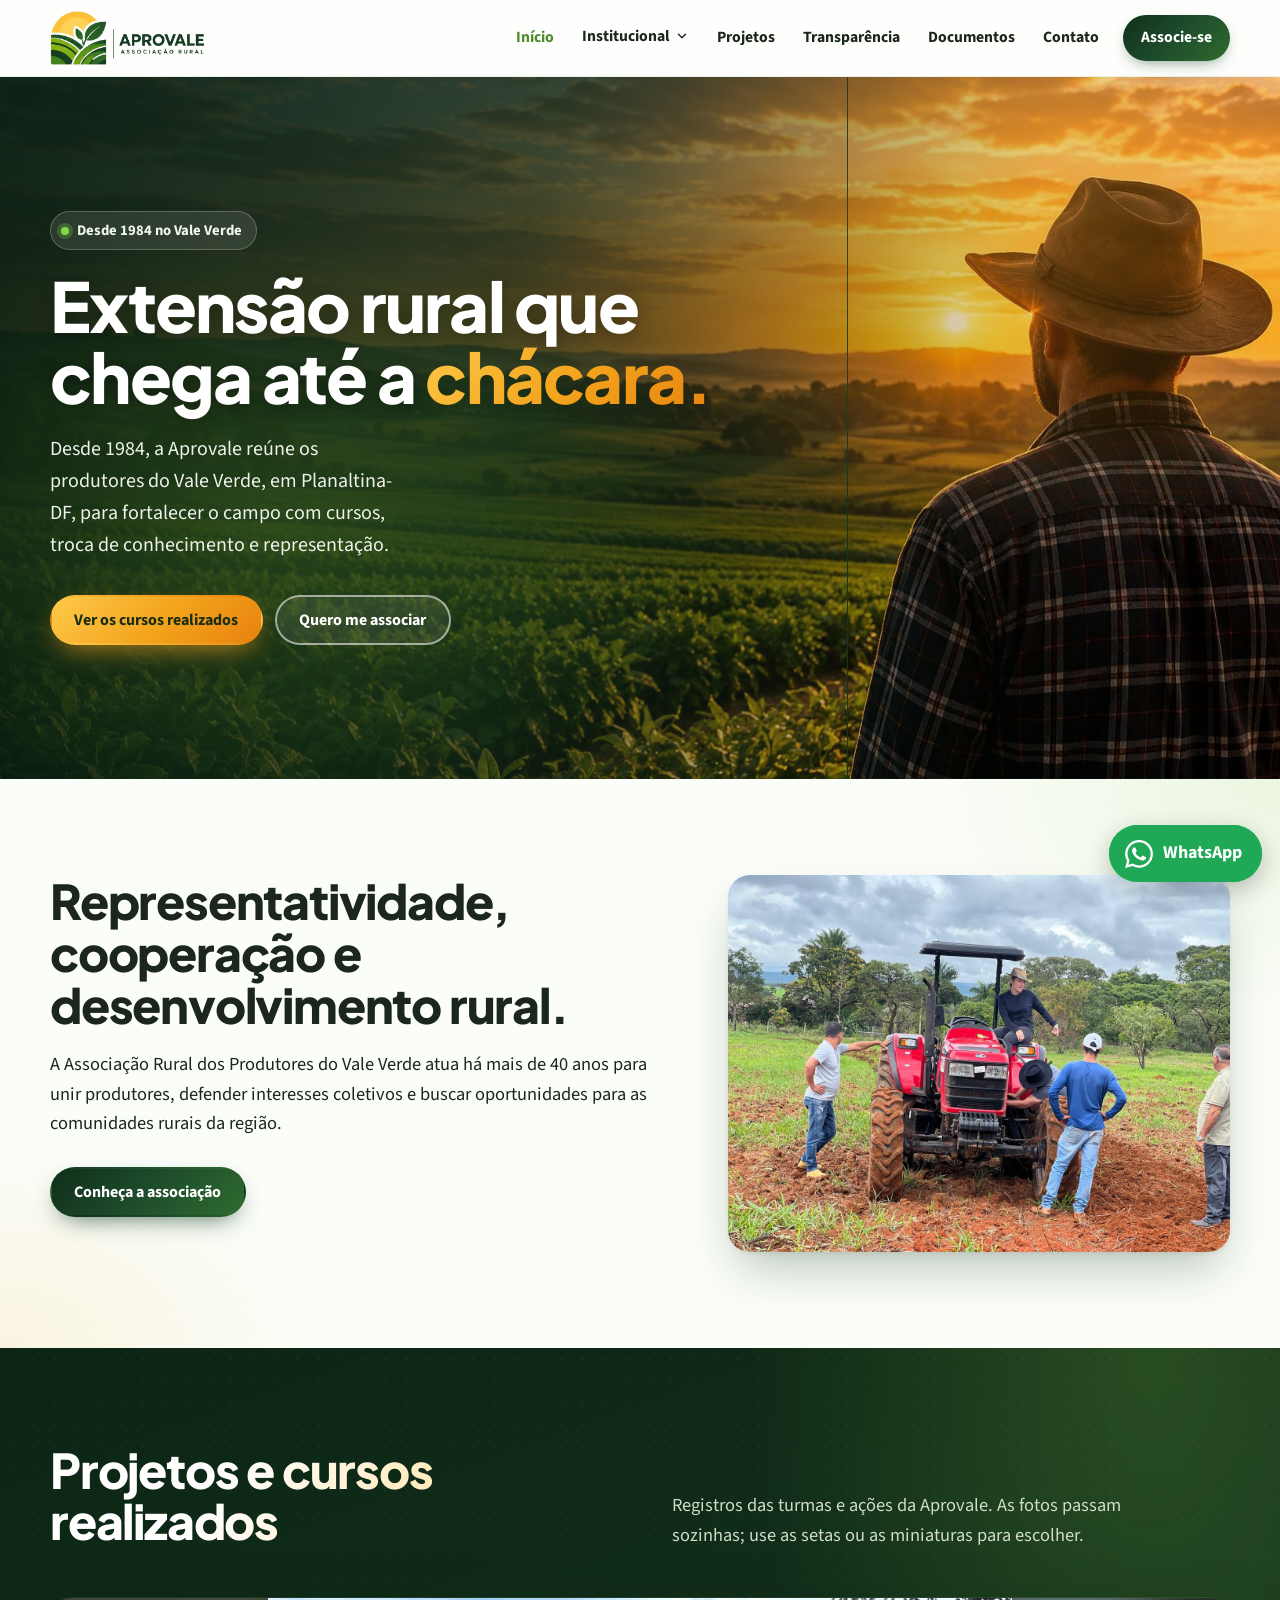
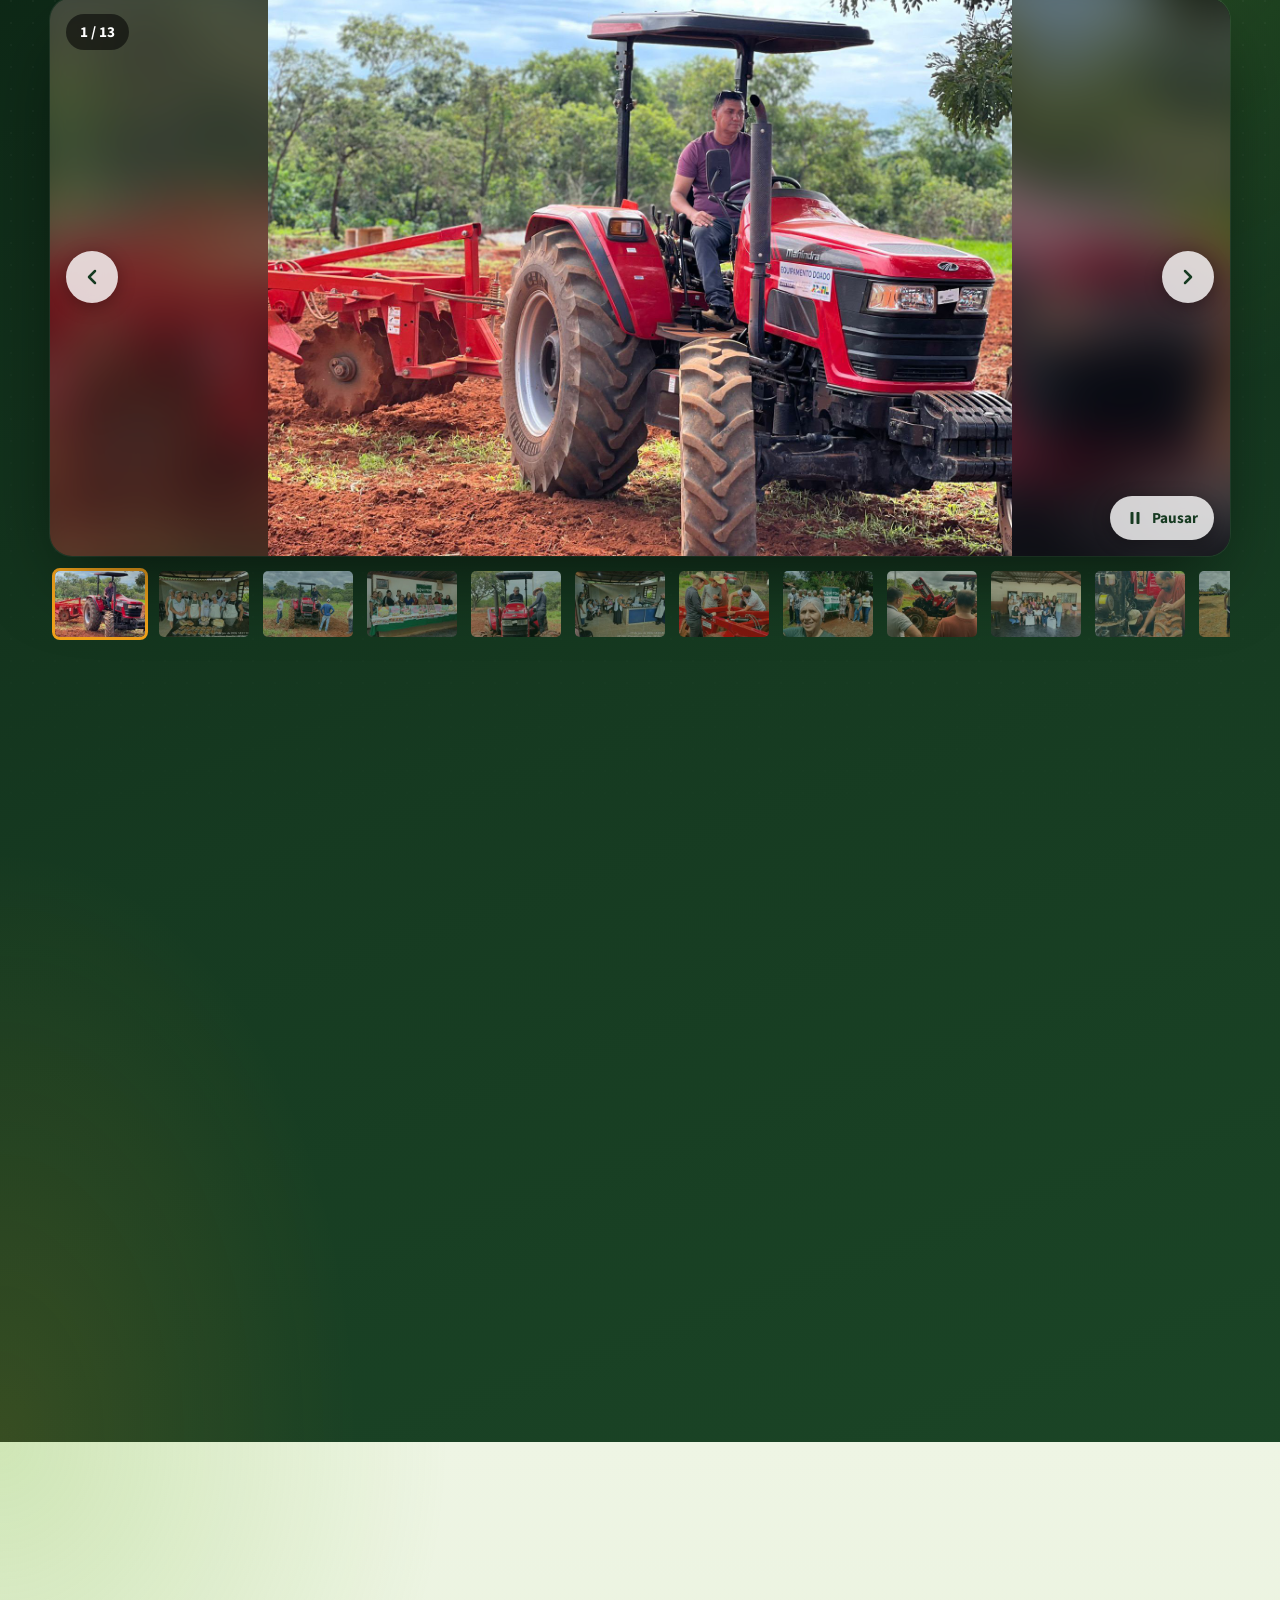
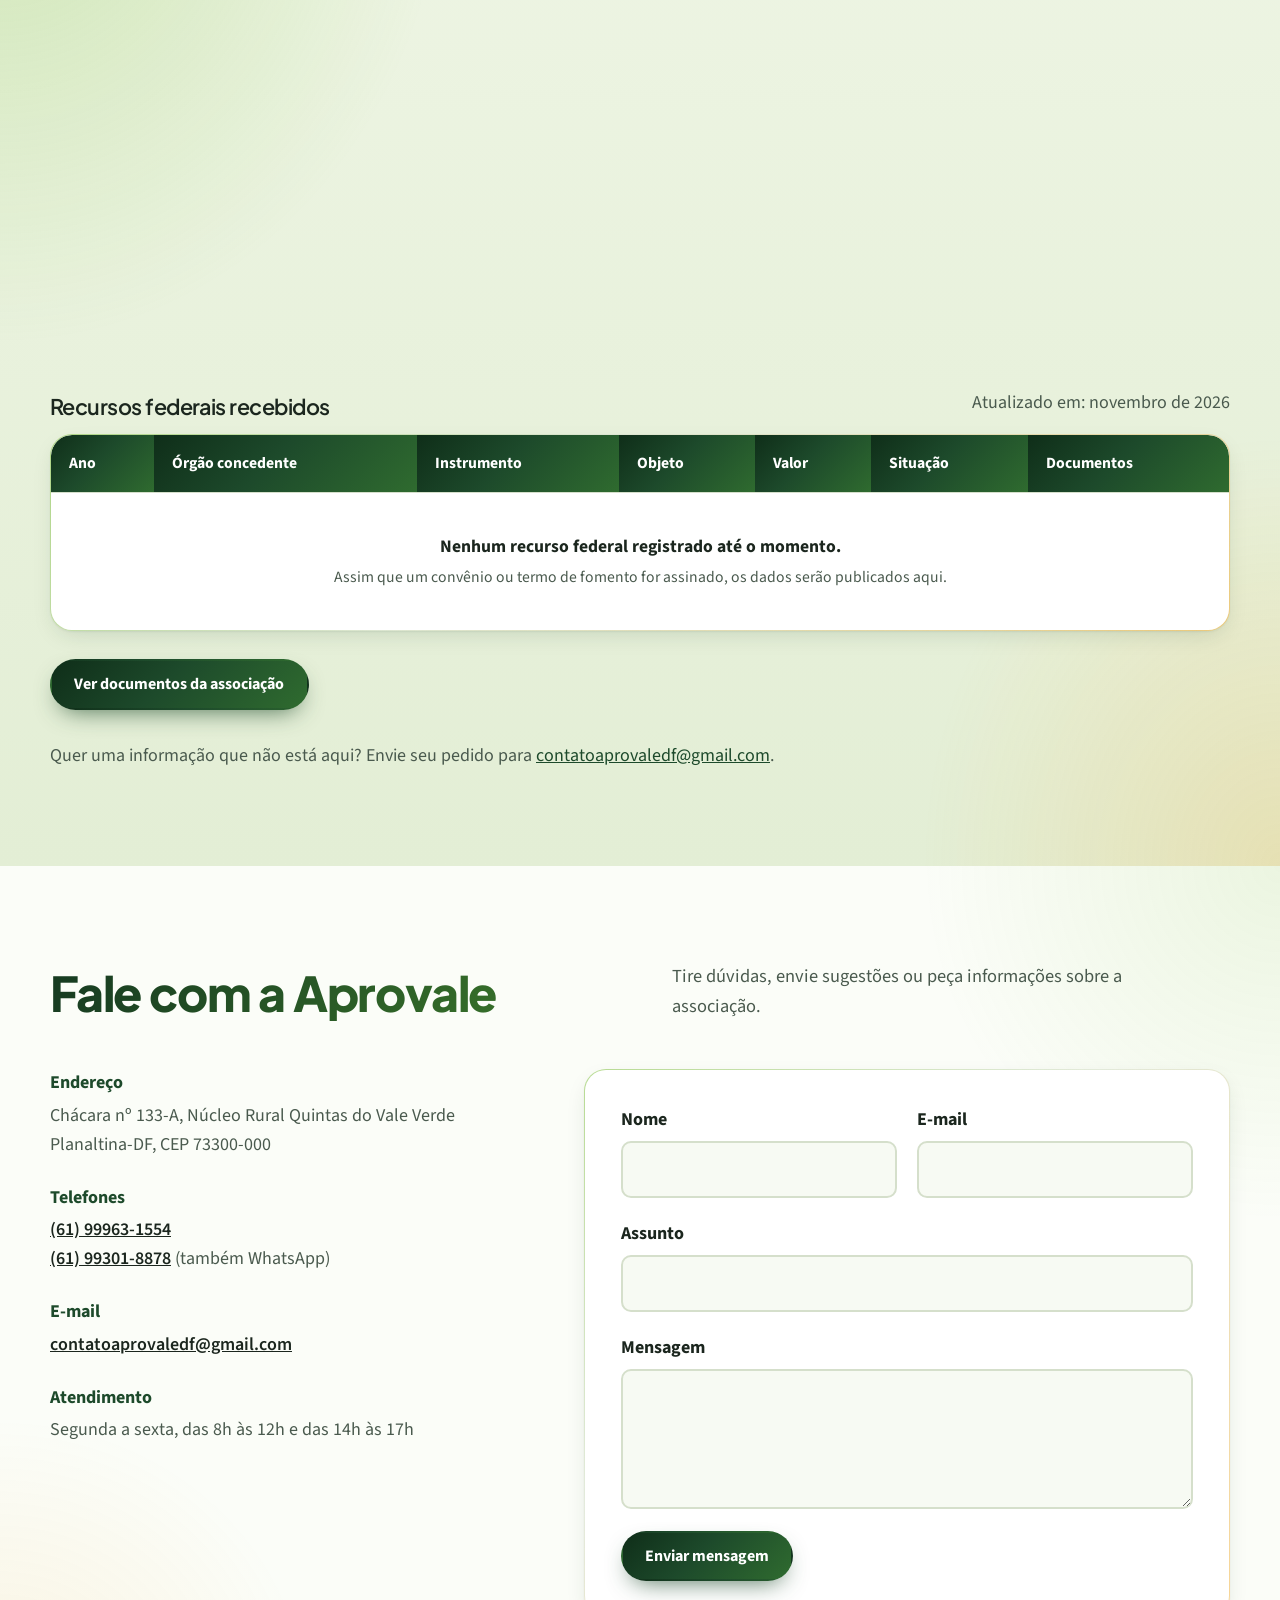
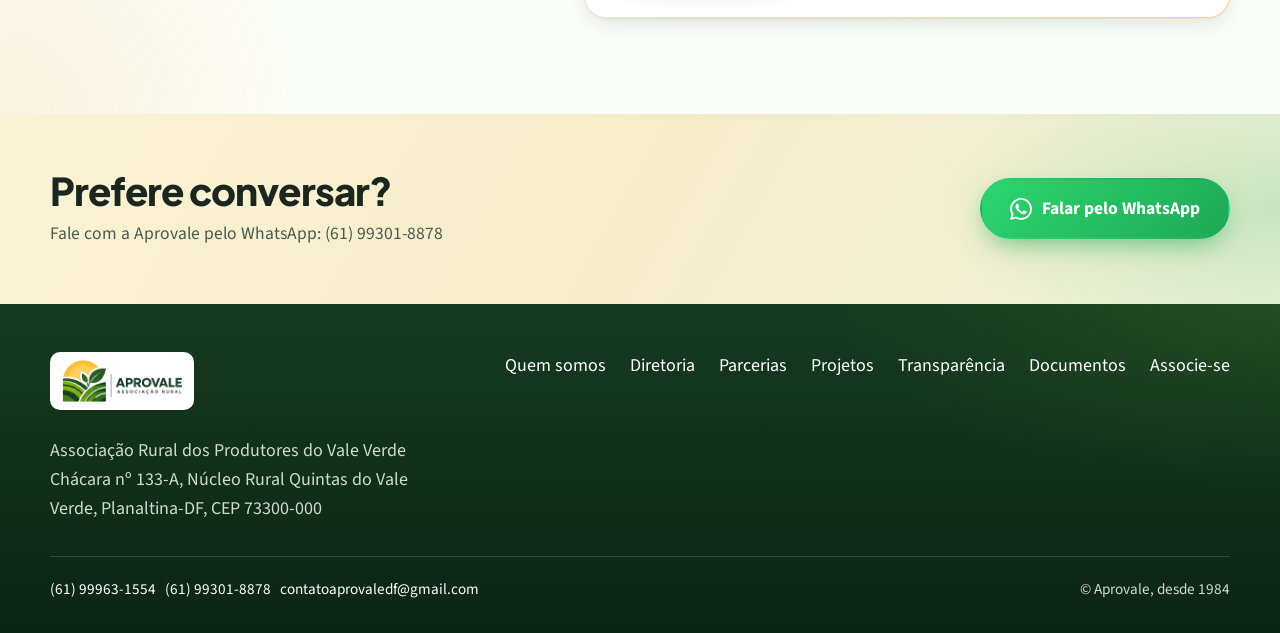
==== commit 9b4a6f8b: "Visual moderno: gradientes, cabeçalho de vidro, animações e nova tipografia - Títulos em Plus Jakart" ====
--- a/index.html
+++ b/index.html
@@ -8,7 +8,7 @@
 <link rel="icon" href="img/favicon.jpg">
 <link rel="preconnect" href="https://fonts.googleapis.com">
 <link rel="preconnect" href="https://fonts.gstatic.com" crossorigin>
-<link href="https://fonts.googleapis.com/css2?family=Source+Sans+3:ital,wght@0,400;0,600;0,700;1,400&family=Source+Serif+4:opsz,wght@8..60,600;8..60,700&display=swap" rel="stylesheet">
+<link href="https://fonts.googleapis.com/css2?family=Source+Sans+3:ital,wght@0,400;0,600;0,700;1,400&family=Plus+Jakarta+Sans:wght@500;600;700;800&display=swap" rel="stylesheet">
 <link rel="stylesheet" href="css/estilo.css">
 </head>
 <body>
@@ -49,7 +49,8 @@
   <img class="hero-fundo" src="img/banner.jpg" alt="" width="1536" height="1024" fetchpriority="high">
   <div class="wrap">
     <div>
-      <h1>Extensão rural que chega até a chácara.</h1>
+      <span class="hero-selo">Desde 1984 no Vale Verde</span>
+      <h1>Extensão rural que chega até a <em>chácara.</em></h1>
       <p>Desde 1984, a Aprovale reúne os produtores do Vale Verde, em Planaltina-DF, para fortalecer o campo com cursos, troca de conhecimento e representação.</p>
       <div class="acoes">
         <a class="btn btn-sol" href="#projetos">Ver os cursos realizados</a>
--- a/css/estilo.css
+++ b/css/estilo.css
@@ -351,3 +351,192 @@
 @media (max-width: 860px) { .docs-pagina { grid-template-columns: 1fr 1fr; } }
 @media (max-width: 480px) { .docs-pagina { grid-template-columns: 1fr; } }
 .ver-docs { margin-top: 28px; }
+
+/* =====================================================================
+   Visual moderno – gradientes, vidro, brilho e animações
+   (camada por cima do estilo original; para voltar, apague daqui até o fim)
+   ===================================================================== */
+:root {
+  --titulo: "Plus Jakarta Sans", "Segoe UI", system-ui, sans-serif;
+  --grad-mata: linear-gradient(135deg, #0f2e19 0%, #1d4a2b 45%, #2f6b2f 100%);
+  --grad-sol: linear-gradient(135deg, #ffc94a 0%, #f2a21b 55%, #e8820f 100%);
+  --grad-folha: linear-gradient(135deg, #7fbf3f 0%, #4f8c2b 100%);
+  --sombra-suave: 0 1px 2px rgb(22 58 33 / .06), 0 8px 24px -8px rgb(22 58 33 / .18);
+  --sombra-alta: 0 2px 4px rgb(22 58 33 / .06), 0 24px 48px -12px rgb(22 58 33 / .32);
+}
+h1, h2, h3 { letter-spacing: -0.025em; }
+h2 { font-weight: 800; }
+body { background: #fbfdf8; }
+
+/* ---------- cabeçalho de vidro ---------- */
+.topo {
+  background: rgb(255 255 255 / .72);
+  backdrop-filter: saturate(180%) blur(16px); -webkit-backdrop-filter: saturate(180%) blur(16px);
+  border-bottom: 1px solid rgb(29 74 43 / .08);
+  transition: box-shadow .3s, background .3s;
+}
+.topo.rolado { background: rgb(255 255 255 / .88); box-shadow: 0 10px 30px -12px rgb(22 58 33 / .25); }
+.menu a, .sub-botao { transition: background .2s, color .2s; }
+.menu .menu-cta { background: var(--grad-mata); box-shadow: 0 6px 16px -6px rgb(29 74 43 / .6); }
+@media (max-width: 960px) { .menu { background: rgb(255 255 255 / .97); backdrop-filter: blur(16px); } }
+
+/* ---------- botões com gradiente e brilho ---------- */
+.btn { transition: transform .2s cubic-bezier(.2,.8,.2,1), box-shadow .2s, background .2s, filter .2s; position: relative; }
+.btn:hover { transform: translateY(-2px); }
+.btn:active { transform: translateY(0); }
+.btn-sol, .btn-sol:hover { background: var(--grad-sol); color: #1a2e12; box-shadow: 0 10px 28px -8px rgb(242 162 27 / .75); }
+.btn-sol:hover { filter: brightness(1.06); box-shadow: 0 14px 34px -8px rgb(242 162 27 / .9); }
+.btn-linha { backdrop-filter: blur(8px); background: rgb(255 255 255 / .08); border-color: rgb(255 255 255 / .55); }
+.btn-linha:hover { background: rgb(255 255 255 / .18); border-color: #fff; }
+.btn-mata, .btn-mata:hover { background: var(--grad-mata); box-shadow: 0 10px 24px -10px rgb(29 74 43 / .8); }
+.btn-mata:hover { filter: brightness(1.12); }
+.btn-whats { background: linear-gradient(135deg, #2bd66f, #1fa855); box-shadow: 0 10px 26px -8px rgb(31 168 85 / .7); }
+.btn-whats:hover { background: linear-gradient(135deg, #2bd66f, #178f47); }
+
+/* ---------- hero: gradiente vivo + brilho do sol ---------- */
+.hero::before {
+  background:
+    radial-gradient(60% 80% at 85% 20%, rgb(242 162 27 / .28), transparent 60%),
+    linear-gradient(100deg, rgb(10 30 16 / .92) 0%, rgb(14 40 22 / .72) 40%, rgb(14 36 20 / .1) 75%, transparent 100%);
+}
+.hero::after { /* faixa de luz que se move devagar */
+  content: ""; position: absolute; inset: -20%; z-index: -1; pointer-events: none;
+  background: radial-gradient(35% 45% at 30% 60%, rgb(127 191 63 / .22), transparent 70%);
+  animation: brilho-mover 14s ease-in-out infinite alternate;
+}
+@keyframes brilho-mover { from { transform: translate(-6%, 4%); } to { transform: translate(10%, -6%); } }
+.hero-fundo { animation: zoom-lento 24s ease-out both; }
+@keyframes zoom-lento { from { transform: scale(1.12); } to { transform: scale(1); } }
+.hero h1 { font-weight: 800; line-height: 1.02; }
+.hero h1 .destaque, .hero h1 em {
+  font-style: normal; background: var(--grad-sol); -webkit-background-clip: text; background-clip: text; color: transparent;
+  text-shadow: none;
+}
+.hero .wrap > div > * { animation: subir .9s cubic-bezier(.2,.8,.2,1) both; }
+.hero .wrap > div > :nth-child(2) { animation-delay: .12s; }
+.hero .wrap > div > :nth-child(3) { animation-delay: .24s; }
+.hero .wrap > div > :nth-child(4) { animation-delay: .36s; }
+@keyframes subir { from { opacity: 0; transform: translateY(24px); } to { opacity: 1; transform: none; } }
+.hero-selo {
+  display: inline-flex; align-items: center; gap: 8px; margin-bottom: 20px; padding: 7px 14px 7px 10px;
+  border-radius: 999px; font-size: .92rem; font-weight: 700; color: #f3f8ee;
+  background: rgb(255 255 255 / .1); border: 1px solid rgb(255 255 255 / .22); backdrop-filter: blur(10px);
+}
+.hero-selo::before { content: ""; width: 8px; height: 8px; border-radius: 50%; background: #7fdc4a; box-shadow: 0 0 0 4px rgb(127 220 74 / .25); }
+.hero { border-bottom-left-radius: 0; }
+.hero + .secao { position: relative; }
+
+/* ---------- fundos com gradiente suave e manchas de cor ---------- */
+.secao { position: relative; isolation: isolate; }
+#quem-somos, #contato, main > .secao:not(.transp):not(.vitrine-secao) {
+  background:
+    radial-gradient(40% 60% at 100% 0%, rgb(127 191 63 / .12), transparent 70%),
+    radial-gradient(35% 50% at 0% 100%, rgb(242 162 27 / .10), transparent 70%);
+}
+.transp {
+  background:
+    radial-gradient(50% 70% at 0% 0%, rgb(127 191 63 / .28), transparent 70%),
+    radial-gradient(40% 60% at 100% 100%, rgb(242 162 27 / .18), transparent 70%),
+    linear-gradient(180deg, #eef5e4, #e3eed5);
+}
+.vitrine-secao {
+  background:
+    radial-gradient(45% 55% at 90% 0%, rgb(127 191 63 / .22), transparent 70%),
+    radial-gradient(40% 50% at 0% 100%, rgb(242 162 27 / .14), transparent 70%),
+    linear-gradient(160deg, #0c2414 0%, #163a21 55%, #1b4526 100%);
+  overflow: hidden;
+}
+.vitrine-secao::before { /* textura de pontos */
+  content: ""; position: absolute; inset: 0; z-index: -1; opacity: .35;
+  background-image: radial-gradient(rgb(255 255 255 / .12) 1px, transparent 1px); background-size: 22px 22px;
+  mask-image: linear-gradient(180deg, #000, transparent 70%);
+}
+.secao-cabeca h2 { background: linear-gradient(120deg, var(--mata-2), #3d7a2c); -webkit-background-clip: text; background-clip: text; color: transparent; padding-bottom: .06em; }
+.vitrine-secao .secao-cabeca h2, .vitrine-secao h3 { background: linear-gradient(120deg, #fff 30%, #ffd77a); -webkit-background-clip: text; background-clip: text; color: transparent; }
+
+/* ---------- imagens e vitrine ---------- */
+.dois-col img, .quem-intro img { box-shadow: var(--sombra-alta); transition: transform .6s cubic-bezier(.2,.8,.2,1); }
+.dois-col img:hover { transform: scale(1.02) rotate(-.4deg); }
+.vitrine-palco { box-shadow: 0 30px 80px -20px rgb(0 0 0 / .6), 0 0 0 1px rgb(255 255 255 / .08); }
+.vitrine-setas button, .vitrine-pausa { background: rgb(255 255 255 / .8); backdrop-filter: blur(10px); transition: transform .2s, background .2s; }
+.vitrine-setas button:hover { transform: scale(1.08); }
+.vitrine-progresso { background: var(--grad-sol); }
+.miniaturas button { transition: opacity .2s, transform .2s, border-color .2s; }
+.miniaturas button:hover { transform: translateY(-2px); }
+.cursos-lista li { transition: padding-left .25s, background .25s; border-radius: 8px; }
+.cursos-lista li:hover { padding-left: 14px; background: linear-gradient(90deg, rgb(255 255 255 / .06), transparent); }
+
+/* ---------- cartões com borda em gradiente e elevação ---------- */
+.lei, .cartao, form.cadastro, .tabela-rolagem, .docs li {
+  border: 1px solid transparent;
+  background:
+    linear-gradient(#fff, #fff) padding-box,
+    linear-gradient(140deg, rgb(127 191 63 / .55), rgb(213 223 203 / .6) 40%, rgb(242 162 27 / .45)) border-box;
+  box-shadow: var(--sombra-suave);
+}
+.docs li { border-style: solid; }
+.lei, .cartao, .docs li { transition: transform .3s cubic-bezier(.2,.8,.2,1), box-shadow .3s; }
+.lei:hover, .cartao:hover, .docs li:hover { transform: translateY(-6px); box-shadow: var(--sombra-alta); }
+.cartao h3::before {
+  content: ""; display: block; width: 44px; height: 44px; margin-bottom: 18px; border-radius: 14px;
+  background: var(--grad-folha); box-shadow: 0 8px 18px -6px rgb(79 140 43 / .7);
+  -webkit-mask: none;
+}
+.cartoes li:nth-child(2) h3::before { background: var(--grad-sol); box-shadow: 0 8px 18px -6px rgb(242 162 27 / .7); }
+.cartoes li:nth-child(3) h3::before { background: var(--grad-mata); box-shadow: 0 8px 18px -6px rgb(29 74 43 / .7); }
+th { background: var(--grad-mata); }
+.campo input[type="text"], .campo input[type="tel"], .campo input[type="email"], .campo textarea {
+  background: #f7faf3; transition: border-color .2s, box-shadow .2s, background .2s;
+}
+.campo input:focus, .campo textarea:focus { outline: none; background: #fff; border-color: var(--folha); box-shadow: 0 0 0 4px rgb(127 191 63 / .22); }
+.monograma { background: linear-gradient(135deg, #eef6e3, #d6e8c1); box-shadow: inset 0 0 0 1px rgb(79 140 43 / .2); }
+.diretoria li:first-child .monograma { background: var(--grad-sol); }
+
+/* ---------- topo das páginas internas ---------- */
+.pagina-topo {
+  position: relative; isolation: isolate; overflow: hidden; padding-block: 72px 68px;
+  background:
+    radial-gradient(45% 90% at 95% 10%, rgb(242 162 27 / .35), transparent 65%),
+    radial-gradient(40% 80% at 10% 110%, rgb(127 191 63 / .35), transparent 65%),
+    var(--grad-mata);
+}
+.pagina-topo::after {
+  content: ""; position: absolute; inset: 0; z-index: -1; opacity: .5;
+  background-image: radial-gradient(rgb(255 255 255 / .14) 1px, transparent 1px); background-size: 22px 22px;
+  mask-image: linear-gradient(90deg, transparent, #000 60%);
+}
+.pagina-topo h1 { font-weight: 800; animation: subir .8s cubic-bezier(.2,.8,.2,1) both; }
+.pagina-topo p:not(.trilha) { animation: subir .8s .1s cubic-bezier(.2,.8,.2,1) both; }
+
+/* ---------- faixa WhatsApp e rodapé ---------- */
+.faixa-whats {
+  background:
+    radial-gradient(40% 120% at 100% 50%, rgb(31 168 85 / .18), transparent 70%),
+    linear-gradient(120deg, #fbf3d6, #f5ecc9 50%, #eef3dc);
+}
+.rodape { background: radial-gradient(50% 80% at 100% 0%, rgb(127 191 63 / .14), transparent 70%), linear-gradient(180deg, #163a21, #0c2414); }
+.whats-flutuante { background: linear-gradient(135deg, #2bd66f, #1fa855); transition: transform .2s; }
+.whats-flutuante:hover { transform: translateY(-3px) scale(1.03); }
+.whats-flutuante::before {
+  content: ""; position: absolute; inset: 0; border-radius: inherit; z-index: -1;
+  background: #1fa855; animation: pulsar 2.4s ease-out infinite;
+}
+@keyframes pulsar { from { transform: scale(1); opacity: .55; } to { transform: scale(1.45); opacity: 0; } }
+
+/* ---------- aparecer ao rolar ---------- */
+.revelar { opacity: 0; transform: translateY(28px); transition: opacity .8s cubic-bezier(.2,.8,.2,1), transform .8s cubic-bezier(.2,.8,.2,1); transition-delay: var(--atraso, 0s); }
+.revelar.visivel { opacity: 1; transform: none; }
+
+@media (prefers-reduced-motion: reduce) {
+  *, *::before, *::after { animation: none !important; transition: none !important; }
+  .revelar { opacity: 1; transform: none; }
+}
+.menu .menu-cta[aria-current="page"] { color: #fff; box-shadow: 0 0 0 3px rgb(242 162 27 / .55), 0 6px 16px -6px rgb(29 74 43 / .6); }
+.cartao h3::before {
+  background-image: url("data:image/svg+xml,%3Csvg xmlns='http://www.w3.org/2000/svg' viewBox='0 0 24 24' fill='none' stroke='white' stroke-width='2' stroke-linecap='round' stroke-linejoin='round'%3E%3Cpath d='M11 20A7 7 0 0 1 9.8 6.1C15.5 5 17 4.48 19 2c1 2 2 4.18 2 8 0 5.5-4.78 10-10 10Z'/%3E%3Cpath d='M2 21c0-3 1.85-5.36 5.08-6C9.5 14.52 12 13 13 12'/%3E%3C/svg%3E"), var(--grad-folha);
+  background-repeat: no-repeat; background-position: center; background-size: 24px, cover;
+}
+.cartoes li:nth-child(2) h3::before { background-image: url("data:image/svg+xml,%3Csvg xmlns='http://www.w3.org/2000/svg' viewBox='0 0 24 24' fill='none' stroke='%231a2e12' stroke-width='2' stroke-linecap='round' stroke-linejoin='round'%3E%3Ccircle cx='12' cy='12' r='4'/%3E%3Cpath d='M12 2v2M12 20v2M4.9 4.9l1.4 1.4M17.7 17.7l1.4 1.4M2 12h2M20 12h2M4.9 19.1l1.4-1.4M17.7 6.3l1.4-1.4'/%3E%3C/svg%3E"), var(--grad-sol); }
+.cartoes li:nth-child(3) h3::before { background-image: url("data:image/svg+xml,%3Csvg xmlns='http://www.w3.org/2000/svg' viewBox='0 0 24 24' fill='none' stroke='white' stroke-width='2' stroke-linecap='round' stroke-linejoin='round'%3E%3Cpath d='M3 21h18M5 21V10l7-6 7 6v11M9 21v-6h6v6'/%3E%3C/svg%3E"), var(--grad-mata); }
+.whats-flutuante { isolation: isolate; }
+.cartoes li:nth-child(n) h3::before { background-repeat: no-repeat; background-position: center; background-size: 24px, cover; }
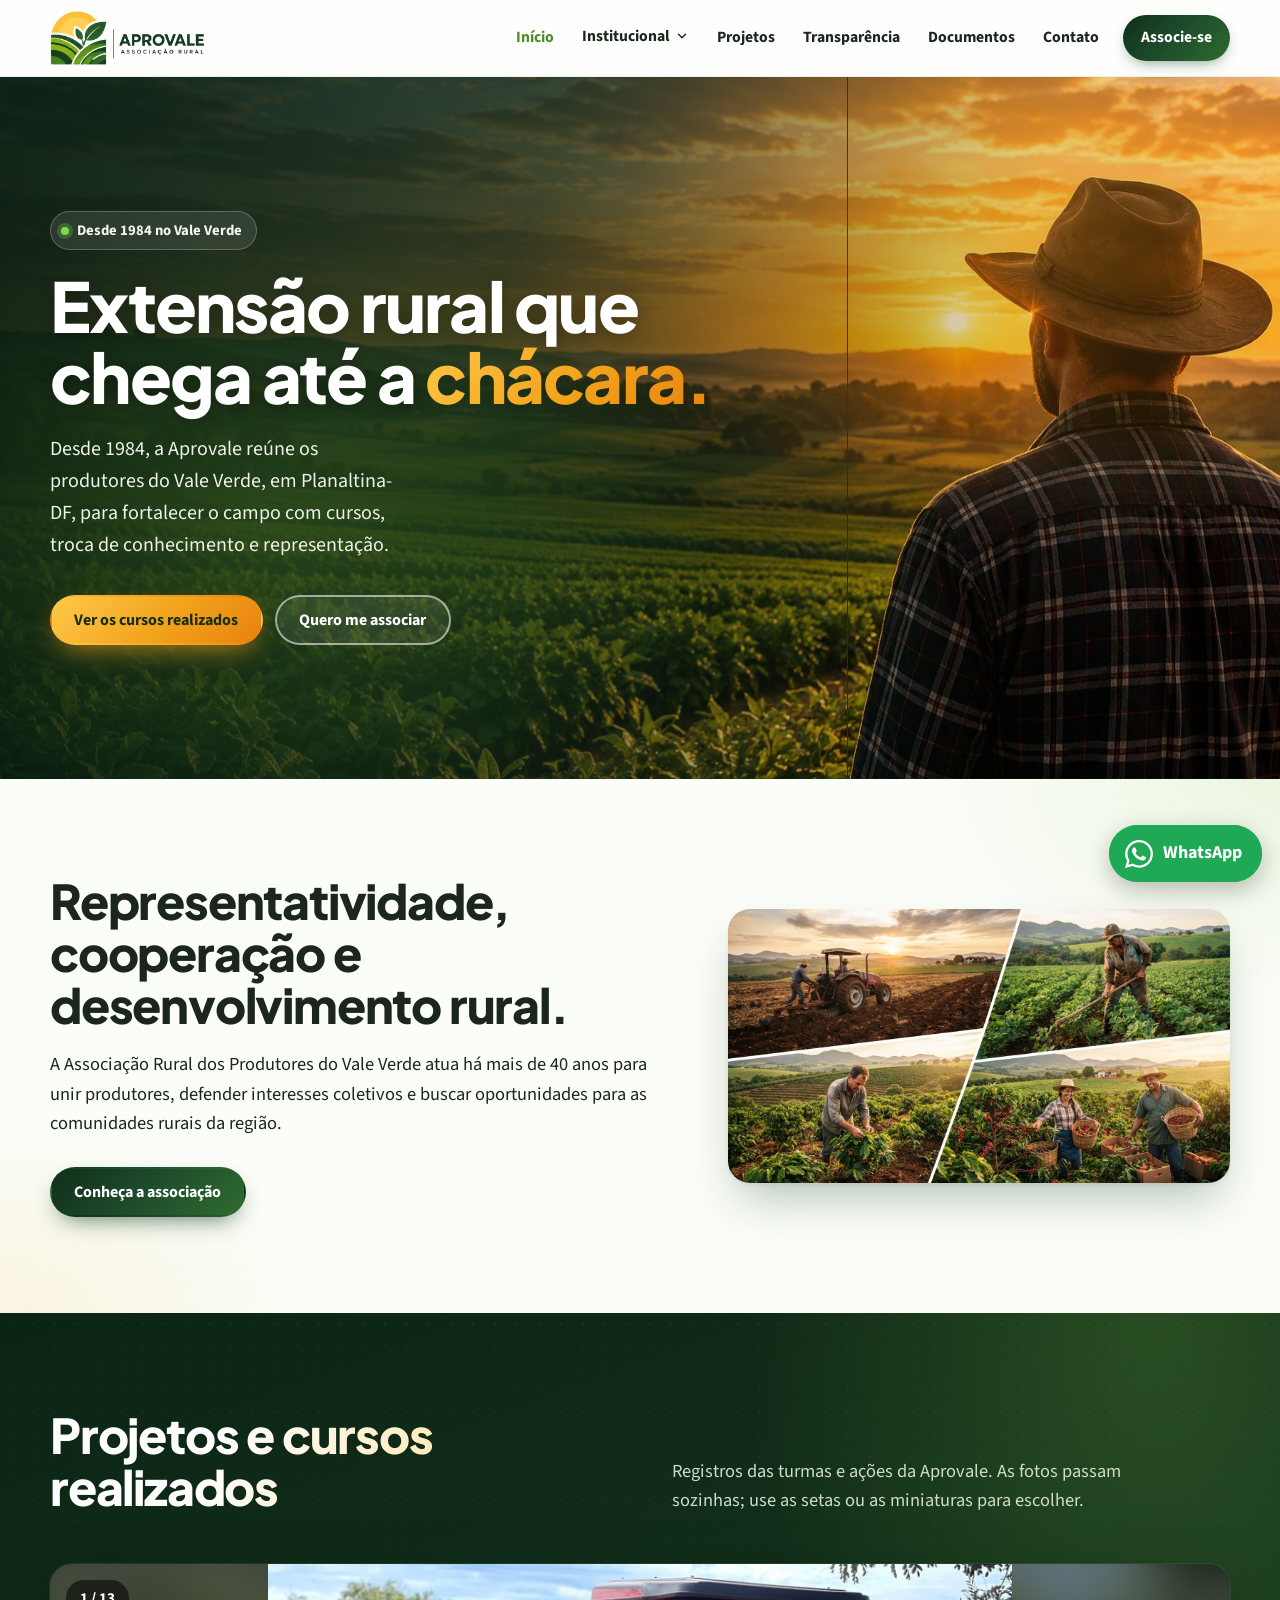
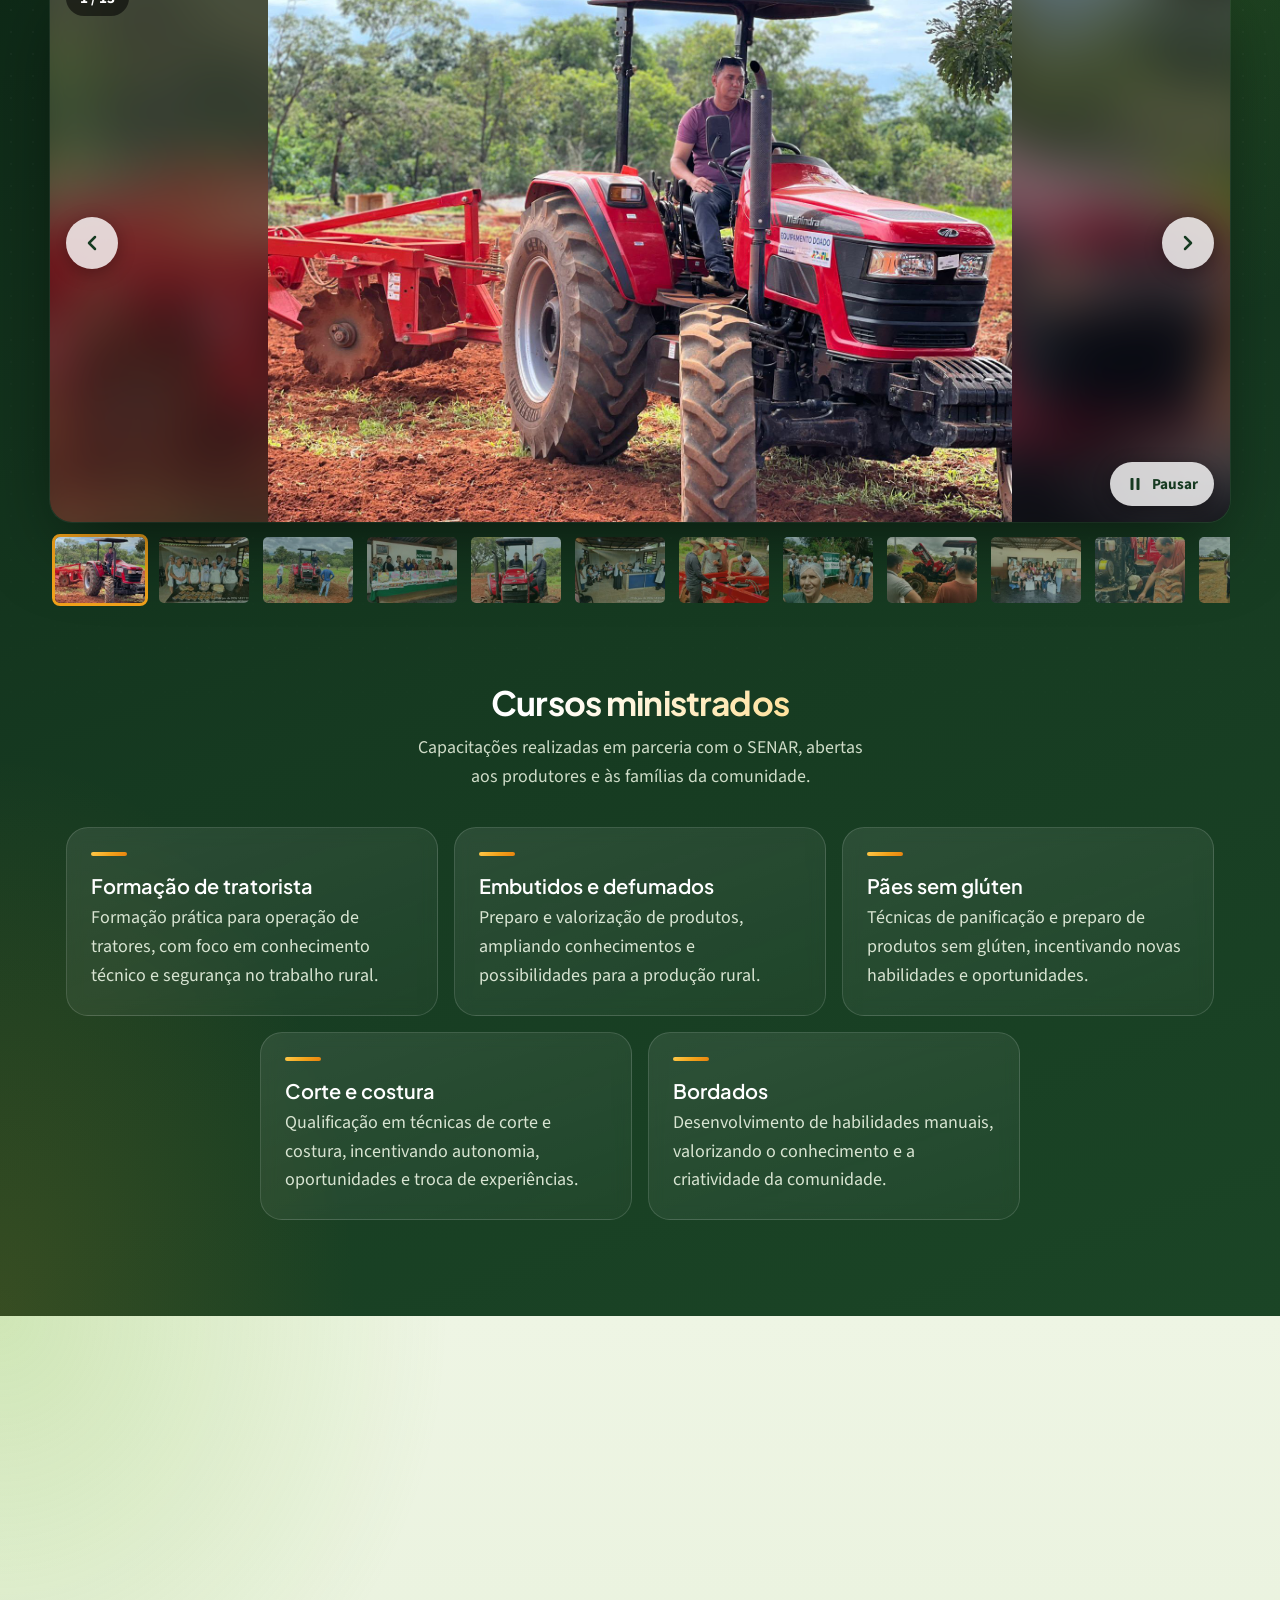
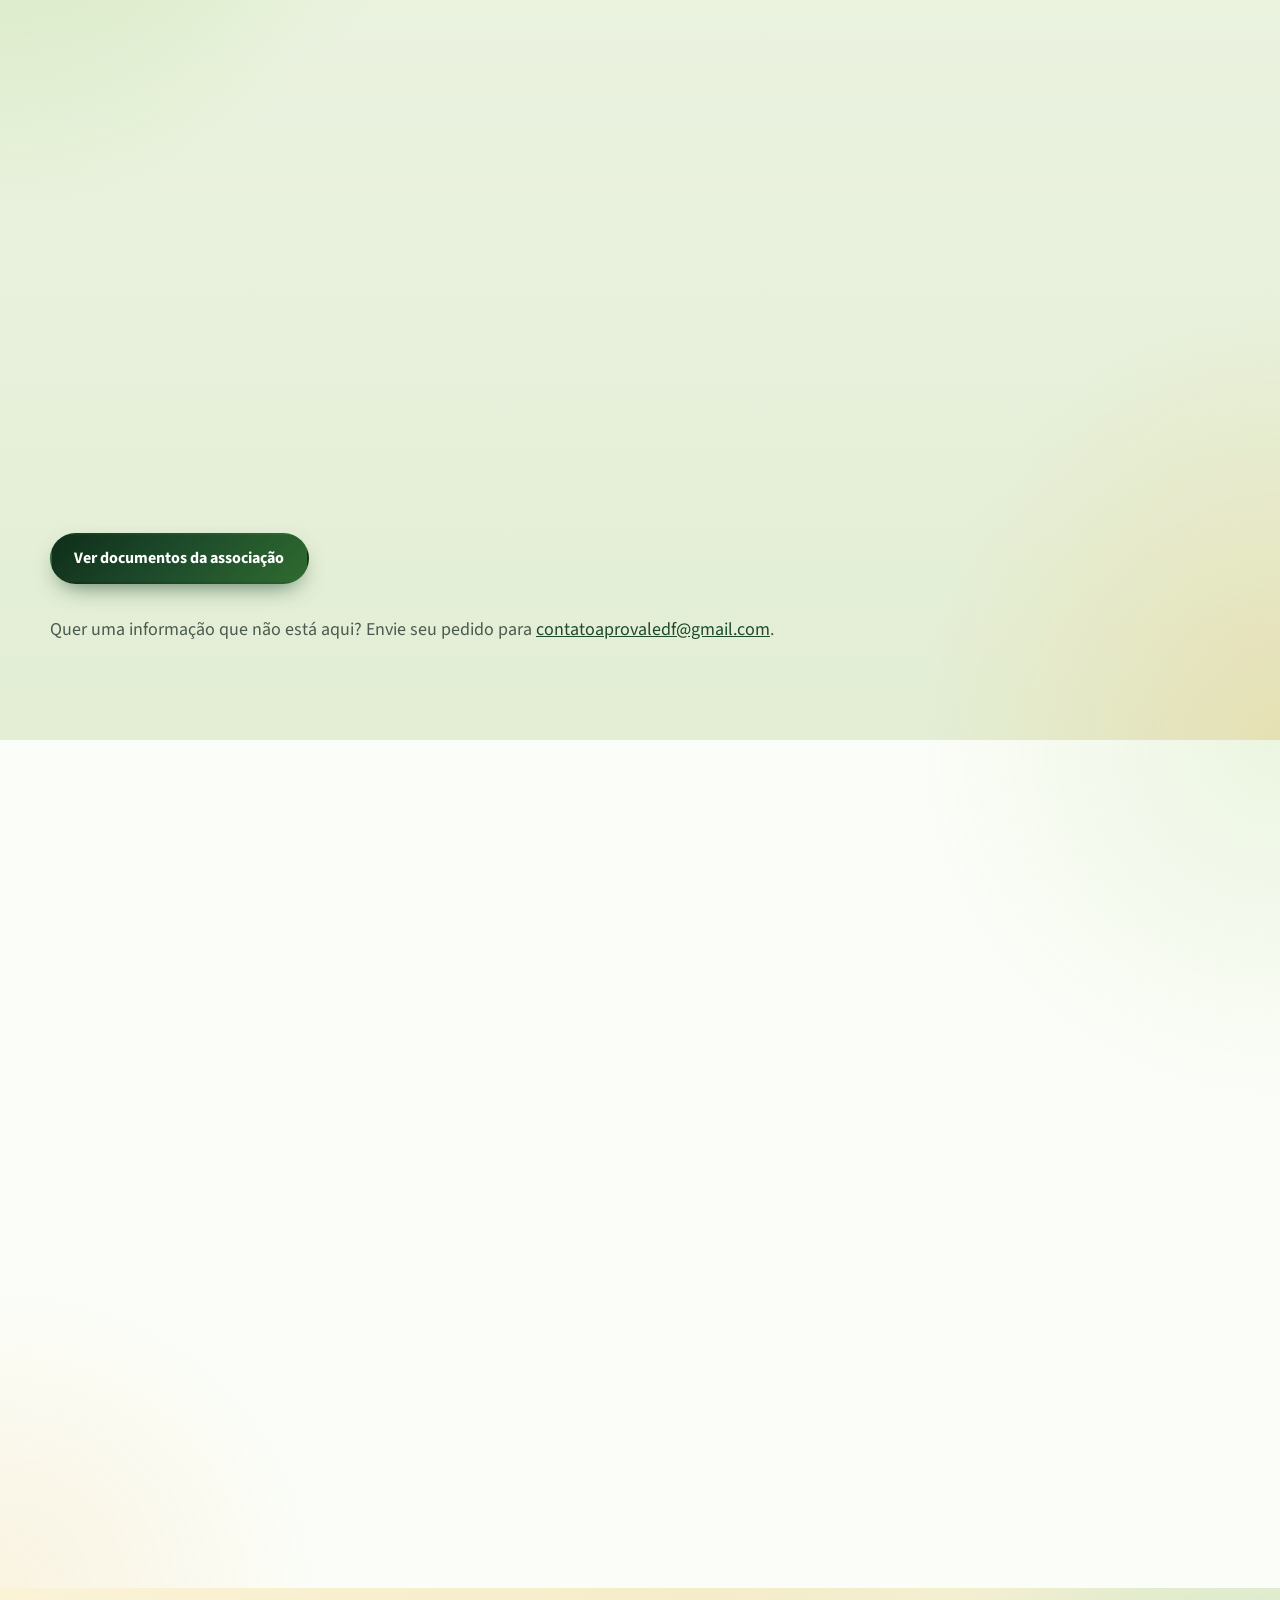
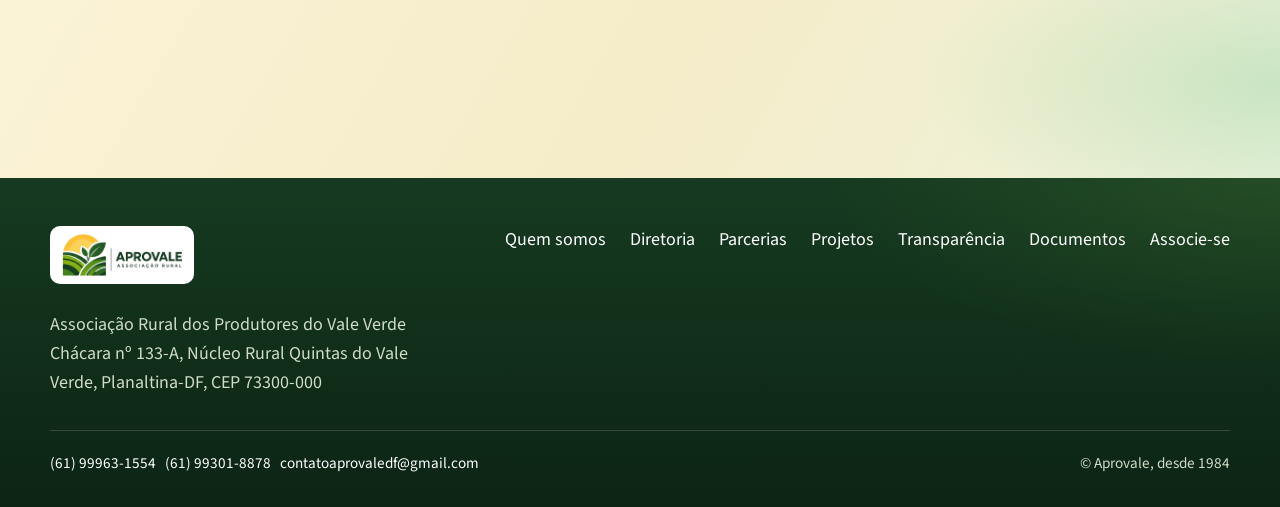
==== commit dad45b18: "Centraliza 'Nossos objetivos' e 'Cursos ministrados' em cartões; nova foto na seção Representativida" ====
--- a/index.html
+++ b/index.html
@@ -67,7 +67,7 @@
       <p>A Associação Rural dos Produtores do Vale Verde atua há mais de 40 anos para unir produtores, defender interesses coletivos e buscar oportunidades para as comunidades rurais da região.</p>
       <p style="margin-top:28px"><a class="btn btn-mata" href="quem-somos.html">Conheça a associação</a></p>
     </div>
-    <img src="img/cursos/26.jpg" alt="Instrutor e produtores reunidos ao redor de um trator em área de plantio" width="1280" height="960" loading="lazy">
+    <img class="foto-larga" src="img/produtores-campo.jpg" alt="Montagem com produtores rurais: preparo da terra com trator, capina na lavoura, cuidado com pés de café e colheita de café e hortaliças" width="1408" height="768" loading="lazy">
   </div>
 </section>
 
--- a/css/estilo.css
+++ b/css/estilo.css
@@ -540,3 +540,44 @@
 .cartoes li:nth-child(3) h3::before { background-image: url("data:image/svg+xml,%3Csvg xmlns='http://www.w3.org/2000/svg' viewBox='0 0 24 24' fill='none' stroke='white' stroke-width='2' stroke-linecap='round' stroke-linejoin='round'%3E%3Cpath d='M3 21h18M5 21V10l7-6 7 6v11M9 21v-6h6v6'/%3E%3C/svg%3E"), var(--grad-mata); }
 .whats-flutuante { isolation: isolate; }
 .cartoes li:nth-child(n) h3::before { background-repeat: no-repeat; background-position: center; background-size: 24px, cover; }
+
+/* ---------- foto larga na seção "Representatividade" ---------- */
+.dois-col img.foto-larga { aspect-ratio: auto; object-fit: contain; align-self: center; }
+
+/* ---------- Nossos objetivos: título centralizado + cartões ---------- */
+.quem { grid-template-columns: 1fr; gap: 48px; }
+.quem-intro { text-align: center; max-width: 720px; margin-inline: auto; }
+.quem-intro h2 { background: linear-gradient(120deg, var(--mata-2), #3d7a2c); -webkit-background-clip: text; background-clip: text; color: transparent; }
+.quem-intro p { margin: 16px auto 0; max-width: 46ch; font-size: 1.2rem; color: var(--tinta-suave); }
+.objetivos { display: flex; flex-wrap: wrap; justify-content: center; gap: 20px; border-top: 0; }
+.objetivos li {
+  flex: 1 1 300px; max-width: 372px; display: block; padding: 28px; border-bottom: 0; border-radius: var(--raio-g);
+  border: 1px solid transparent;
+  background: linear-gradient(#fff, #fff) padding-box,
+    linear-gradient(140deg, rgb(127 191 63 / .55), rgb(213 223 203 / .6) 40%, rgb(242 162 27 / .45)) border-box;
+  box-shadow: var(--sombra-suave);
+}
+.objetivos li:hover { transform: translateY(-6px); box-shadow: var(--sombra-alta); }
+.objetivos li.revelar.visivel { transition: transform .3s cubic-bezier(.2,.8,.2,1), box-shadow .3s, opacity .8s; }
+.objetivos svg {
+  width: 48px; height: 48px; padding: 11px; margin: 0 0 18px; border-radius: 14px; color: #fff;
+  background: var(--grad-folha); box-shadow: 0 8px 18px -6px rgb(79 140 43 / .7);
+}
+.objetivos li:nth-child(even) svg { background: var(--grad-sol); color: #1a2e12; box-shadow: 0 8px 18px -6px rgb(242 162 27 / .7); }
+.objetivos strong { font-size: 1.15rem; margin-bottom: 8px; line-height: 1.25; }
+
+/* ---------- Cursos ministrados: título centralizado + cartões de vidro ---------- */
+.cursos-texto { grid-template-columns: 1fr; gap: 36px; margin-top: 72px; }
+.cursos-texto > div { text-align: center; max-width: 720px; margin-inline: auto; }
+.cursos-texto > div > p { margin-inline: auto; max-width: 52ch; }
+.cursos-lista { display: flex; flex-wrap: wrap; justify-content: center; gap: 16px; border-top: 0; }
+.cursos-lista li, .cursos-lista li:hover {
+  flex: 1 1 320px; max-width: 372px; padding: 24px; border: 1px solid rgb(255 255 255 / .14); border-radius: var(--raio-g);
+  background: linear-gradient(160deg, rgb(255 255 255 / .09), rgb(255 255 255 / .03));
+  backdrop-filter: blur(8px);
+}
+.cursos-lista li { transition: transform .3s cubic-bezier(.2,.8,.2,1), border-color .3s, background .3s, opacity .8s; }
+.cursos-lista li:hover { transform: translateY(-6px); border-color: rgb(255 215 122 / .5); background: linear-gradient(160deg, rgb(255 255 255 / .14), rgb(255 255 255 / .05)); }
+.cursos-lista strong::before {
+  content: ""; display: block; width: 36px; height: 4px; border-radius: 4px; margin-bottom: 14px; background: var(--grad-sol);
+}
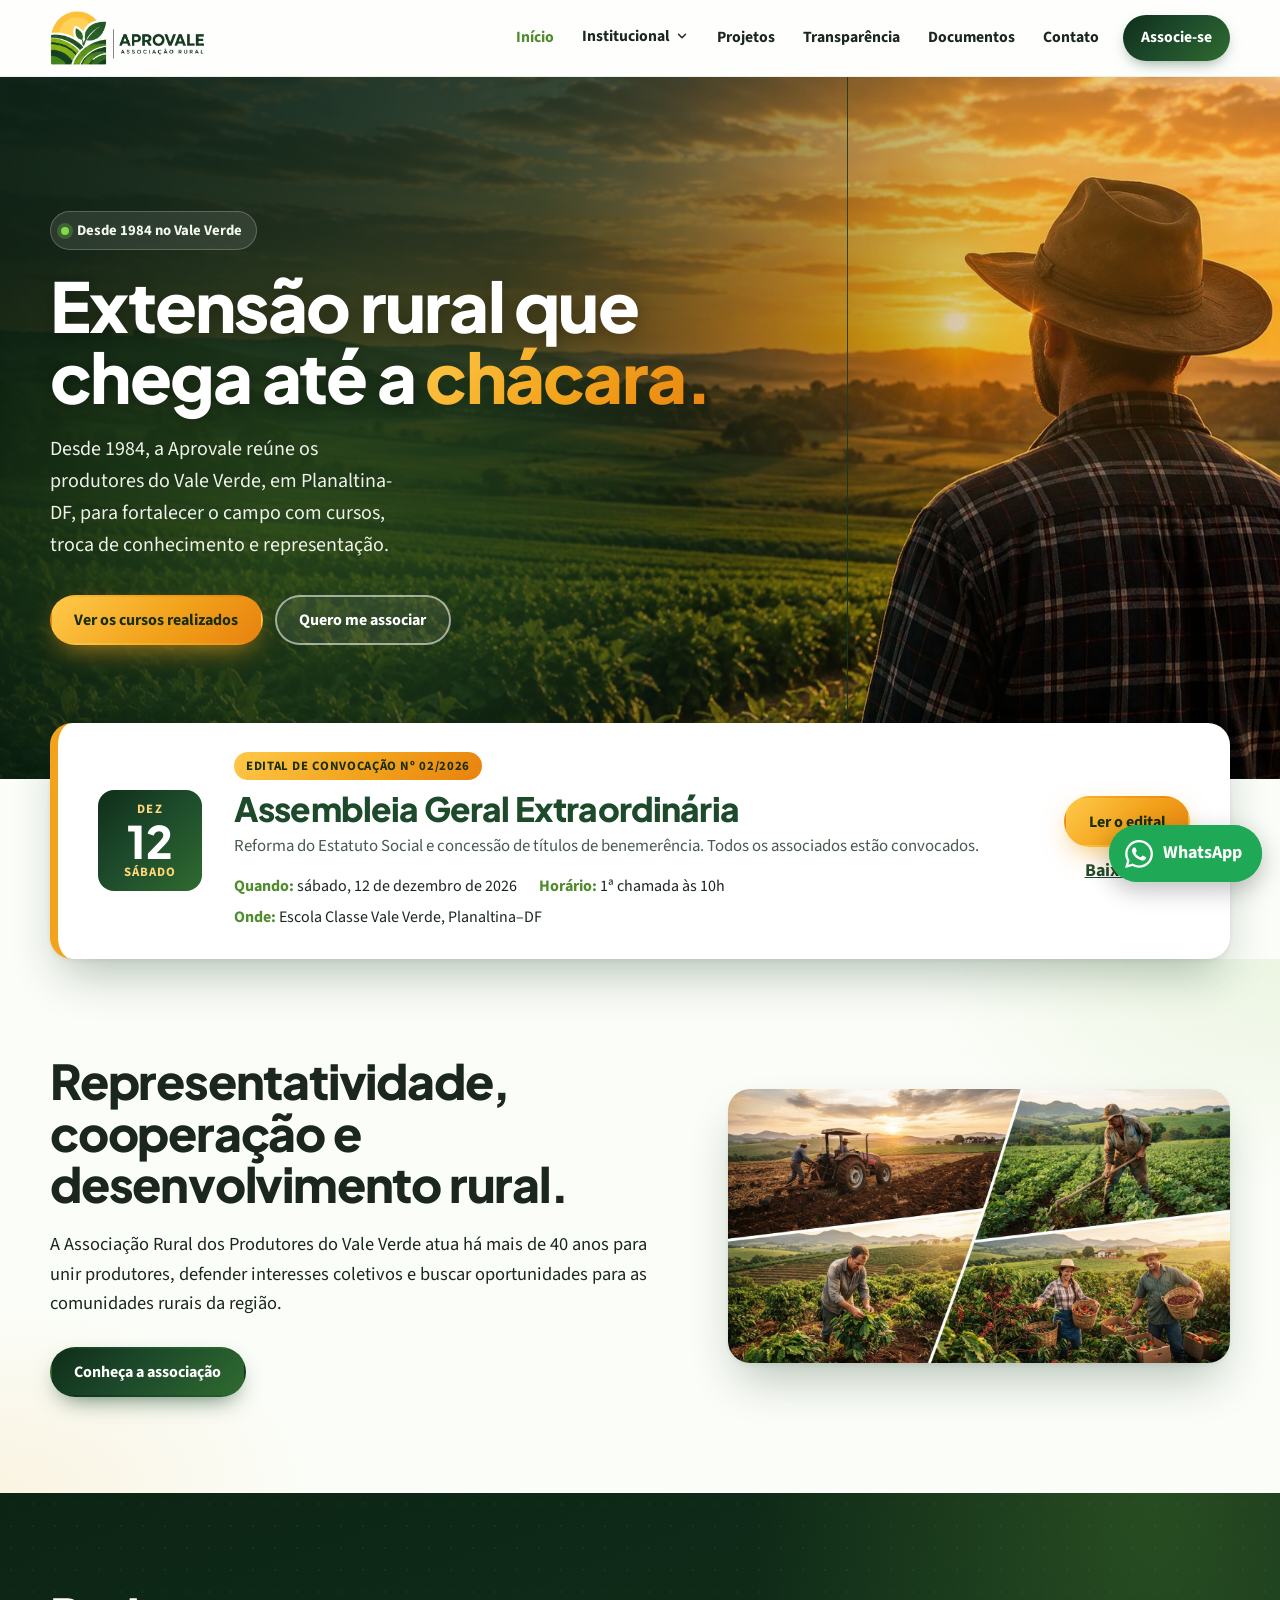
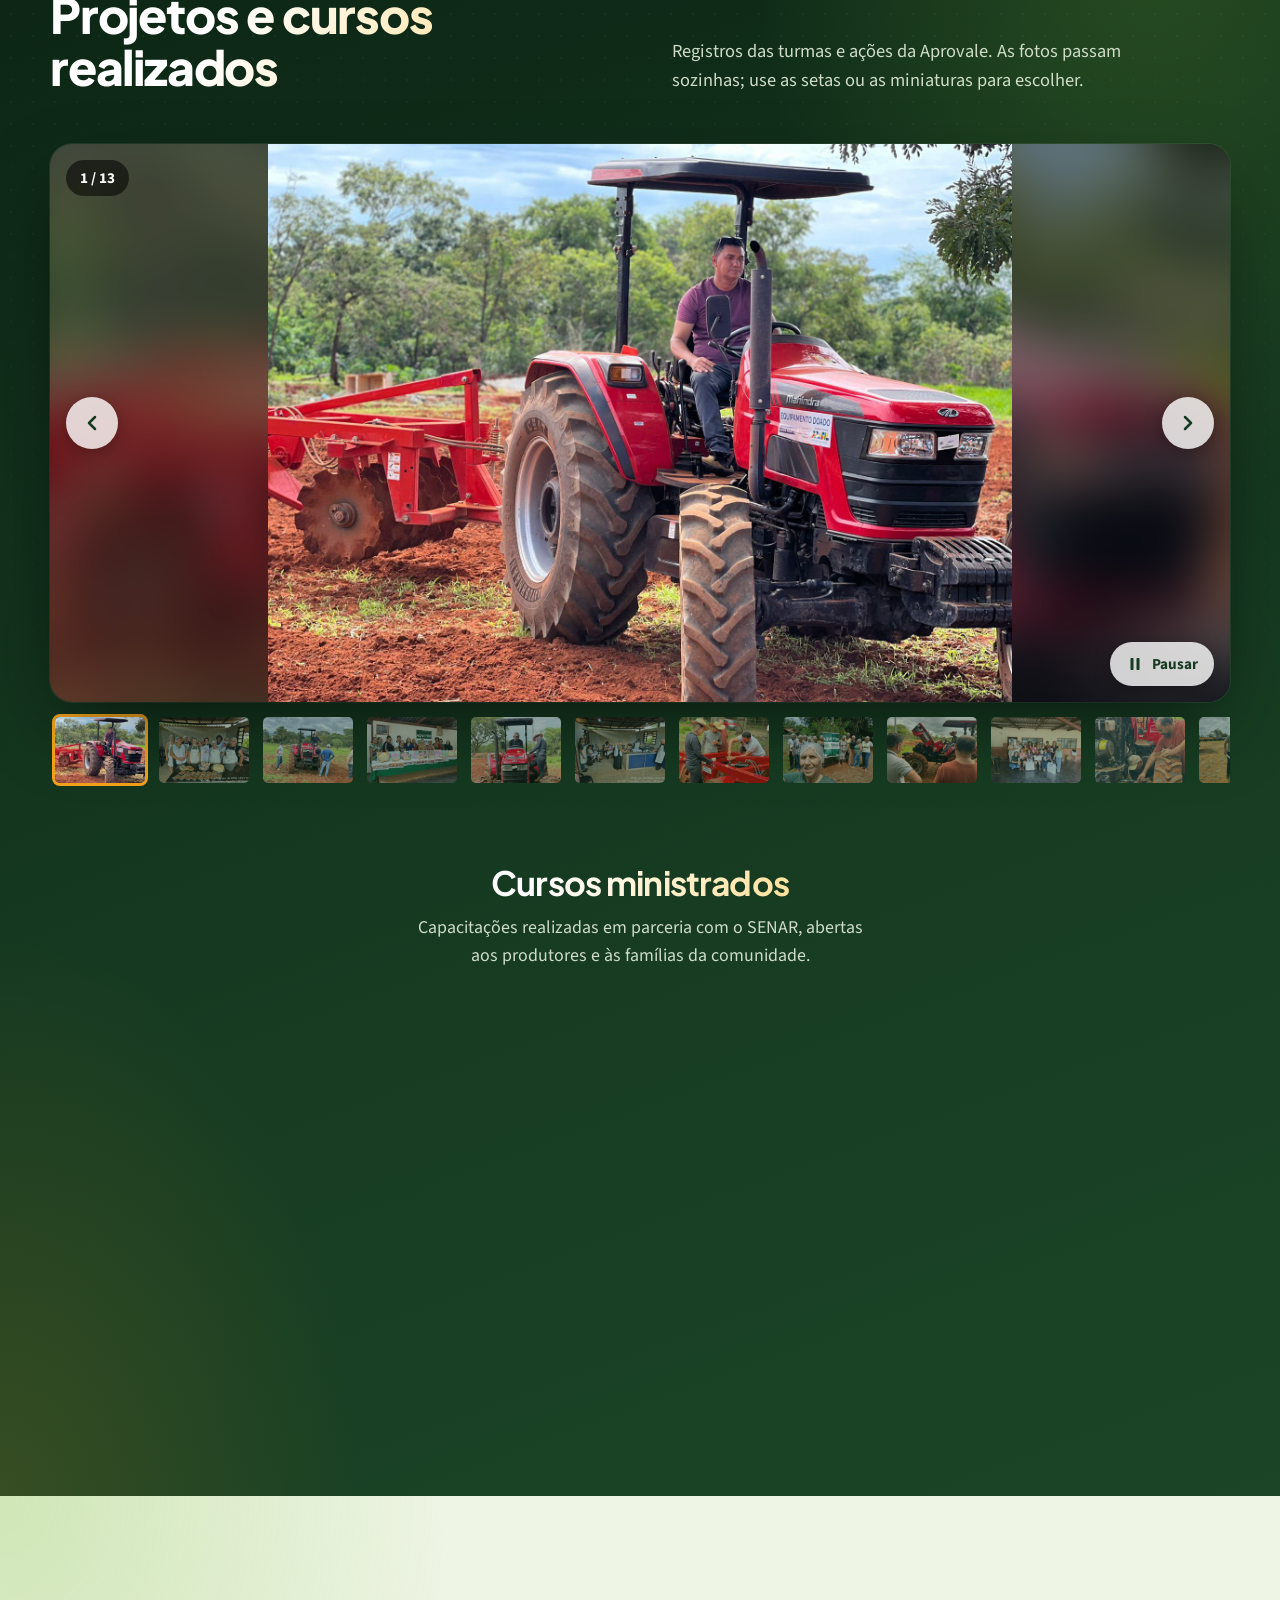
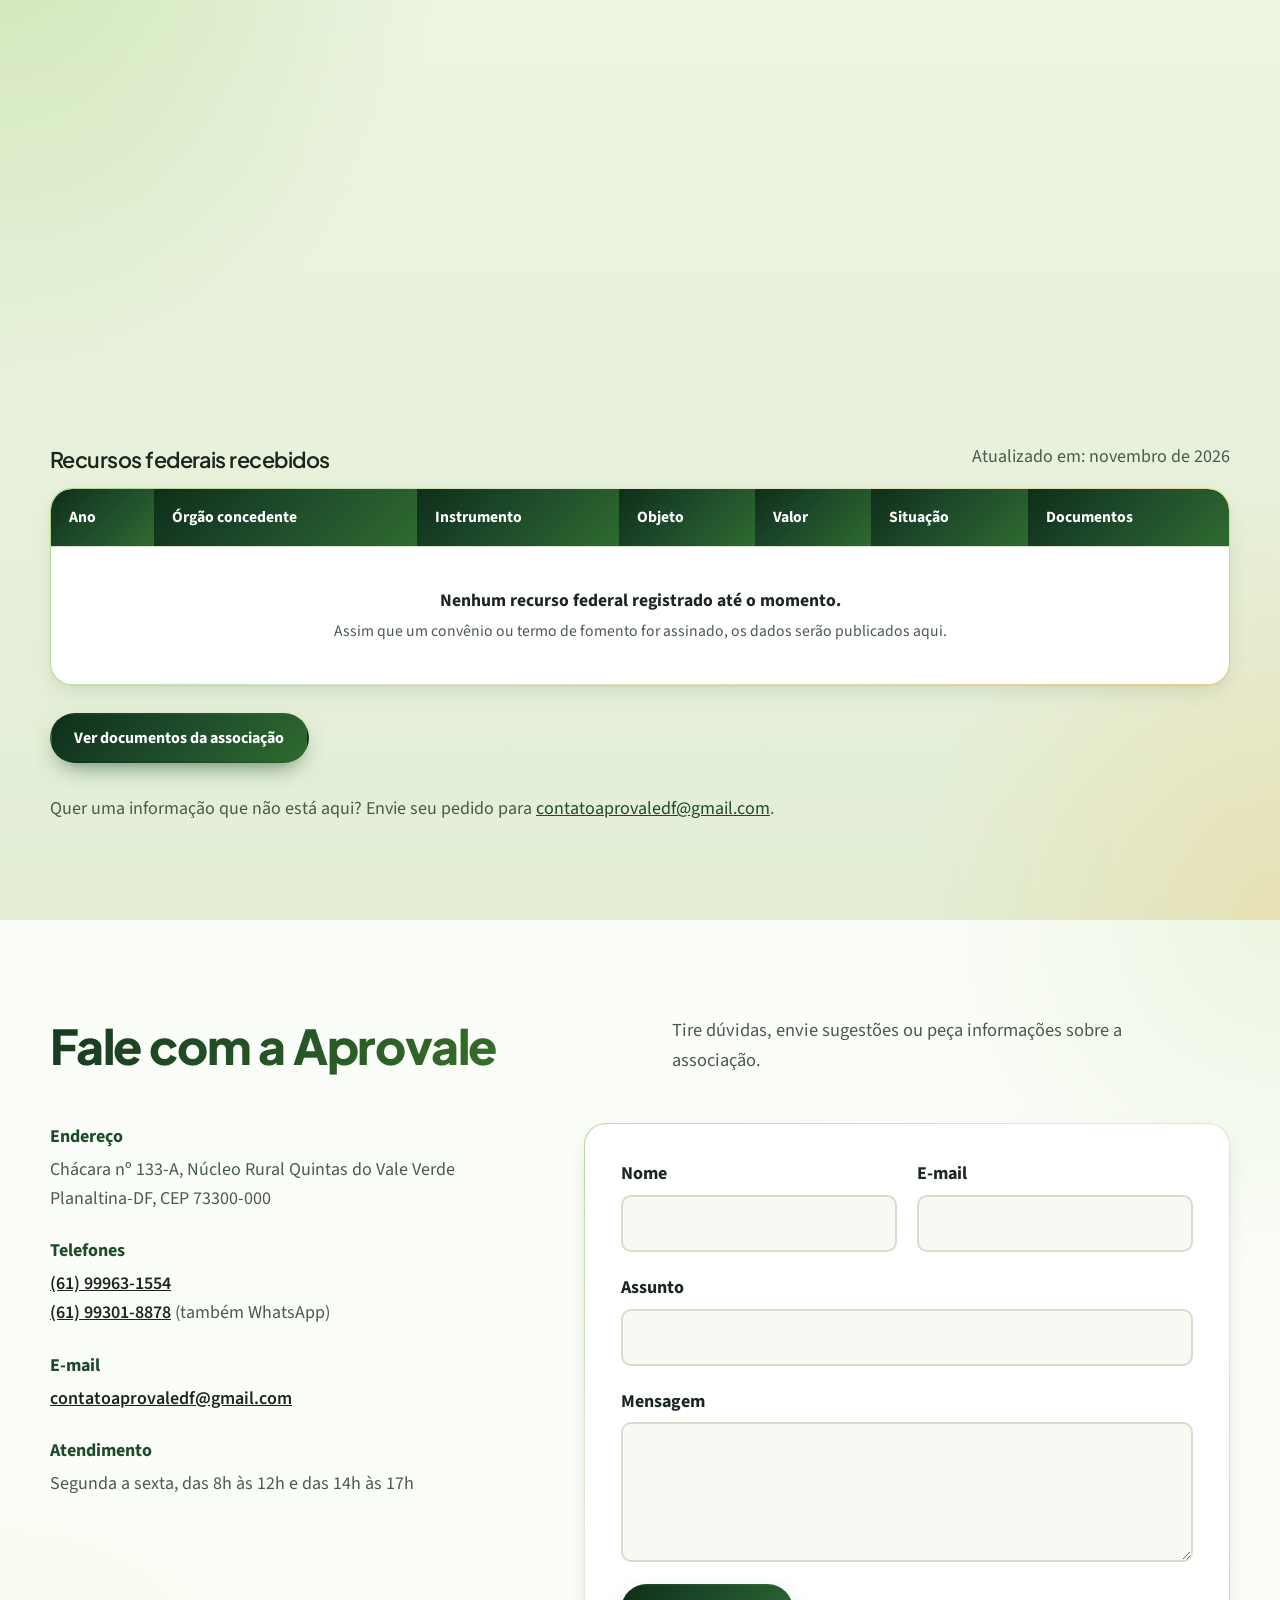
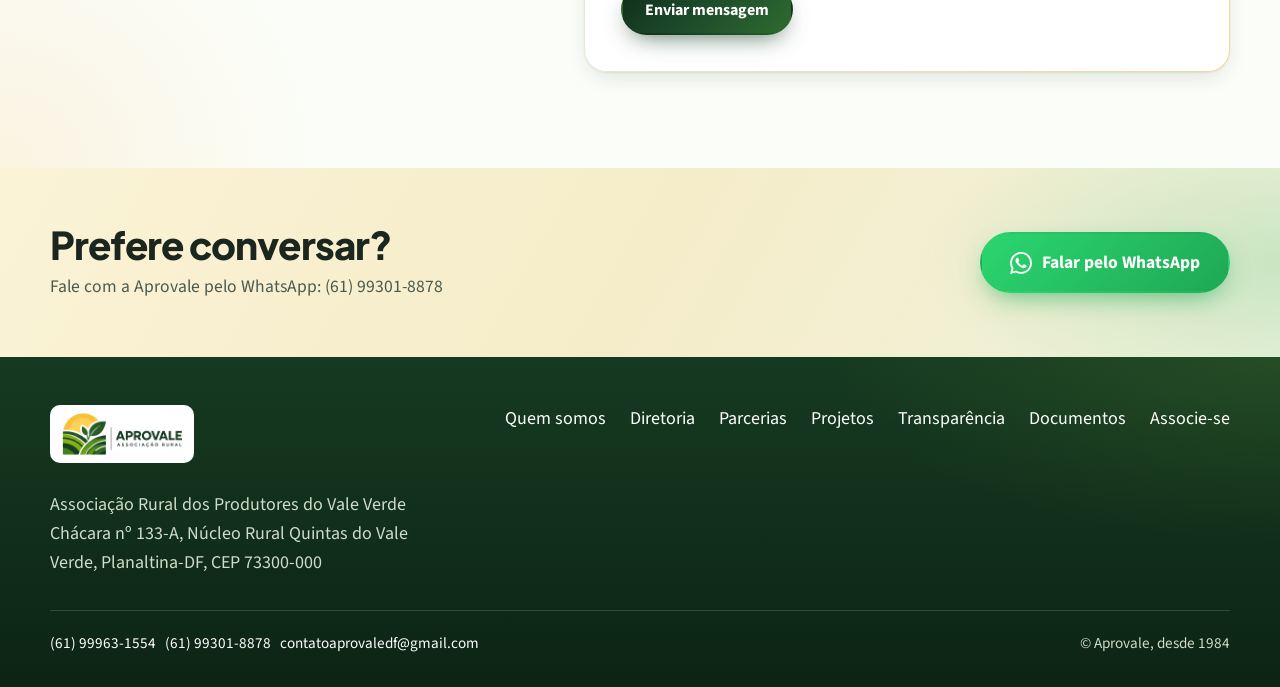
==== commit 7e5547f4: "Edital de convocação 02/2026: aviso na página inicial e seção em Documentos - Nova seção "Edital de " ====
--- a/index.html
+++ b/index.html
@@ -55,6 +55,32 @@
       <div class="acoes">
         <a class="btn btn-sol" href="#projetos">Ver os cursos realizados</a>
         <a class="btn btn-linha" href="associe-se.html">Quero me associar</a>
+      </div>
+    </div>
+  </div>
+</section>
+
+<!-- Aviso de assembleia: atualize junto com o edital da página Documentos.
+     Sem assembleia convocada, remova esta seção inteira. -->
+<section class="aviso-assembleia" aria-labelledby="aviso-titulo">
+  <div class="wrap">
+    <div class="aviso-cartao">
+      <div class="aviso-data" aria-hidden="true">
+        <span>Dez</span><strong>12</strong><span>Sábado</span>
+      </div>
+      <div class="aviso-texto">
+        <p class="aviso-rotulo">Edital de convocação nº 02/2026</p>
+        <h2 id="aviso-titulo">Assembleia Geral Extraordinária</h2>
+        <p class="aviso-pauta">Reforma do Estatuto Social e concessão de títulos de benemerência. Todos os associados estão convocados.</p>
+        <ul class="aviso-dados">
+          <li><strong>Quando:</strong> sábado, 12 de dezembro de 2026</li>
+          <li><strong>Horário:</strong> 1ª chamada às 10h</li>
+          <li><strong>Onde:</strong> Escola Classe Vale Verde, Planaltina–DF</li>
+        </ul>
+      </div>
+      <div class="aviso-acoes">
+        <a class="btn btn-sol" href="documentos.html#edital">Ler o edital</a>
+        <a class="aviso-baixar" href="docs/edital-convocacao-02-2026.pdf" download="Aprovale-Edital-02-2026.pdf">Baixar PDF</a>
       </div>
     </div>
   </div>
--- a/css/estilo.css
+++ b/css/estilo.css
@@ -581,3 +581,80 @@
 .cursos-lista strong::before {
   content: ""; display: block; width: 36px; height: 4px; border-radius: 4px; margin-bottom: 14px; background: var(--grad-sol);
 }
+
+/* ---------- documentos disponíveis ---------- */
+.docs li { display: flex; flex-direction: column; gap: 6px; }
+.doc-baixar {
+  align-self: flex-start; margin-top: 10px; display: inline-flex; align-items: center; gap: 8px;
+  padding: 9px 16px; border-radius: 999px; background: var(--grad-mata); color: #fff; font-weight: 700; font-size: .95rem; text-decoration: none;
+  box-shadow: 0 8px 18px -8px rgb(29 74 43 / .8); transition: transform .2s, filter .2s;
+}
+.doc-baixar::before { content: ""; width: 16px; height: 16px; background: url("data:image/svg+xml,%3Csvg xmlns='http://www.w3.org/2000/svg' viewBox='0 0 24 24' fill='none' stroke='white' stroke-width='2.2' stroke-linecap='round' stroke-linejoin='round'%3E%3Cpath d='M14 2H6a2 2 0 0 0-2 2v16a2 2 0 0 0 2 2h12a2 2 0 0 0 2-2V8z'/%3E%3Cpath d='M14 2v6h6M12 18v-6M9 15l3 3 3-3'/%3E%3C/svg%3E") center/contain no-repeat; }
+.doc-baixar:hover { transform: translateY(-2px); filter: brightness(1.12); }
+
+/* ---------- edital de convocação ---------- */
+.edital-secao { background: var(--broto); }
+.edital {
+  display: grid; grid-template-columns: minmax(0, 1fr) minmax(0, 1.1fr); gap: 0;
+  background: #fff; border-radius: var(--raio-g); overflow: hidden; box-shadow: var(--sombra-alta);
+  border-top: 6px solid var(--sol);
+}
+.edital-info { padding: clamp(24px, 4vw, 44px); display: flex; flex-direction: column; gap: 20px; }
+.edital-selo { display: flex; flex-wrap: wrap; align-items: center; gap: 10px; font-weight: 700; color: var(--tinta-suave); font-size: .95rem; }
+.edital-selo span { background: var(--grad-sol); color: #1a2e12; padding: 5px 12px; border-radius: 999px; font-size: .85rem; letter-spacing: .02em; text-transform: uppercase; }
+.edital h3 { font-size: clamp(1.5rem, 2.6vw, 2rem); font-weight: 700; color: var(--mata); }
+.edital-dados { margin: 0; display: grid; gap: 12px; }
+.edital-dados div { display: grid; grid-template-columns: 92px 1fr; gap: 12px; padding-bottom: 12px; border-bottom: 1px solid var(--linha); }
+.edital-dados dt { font-weight: 700; color: var(--folha); text-transform: uppercase; font-size: .85rem; letter-spacing: .04em; padding-top: 3px; }
+.edital-dados dd { margin: 0; }
+.edital-pauta summary { cursor: pointer; font-weight: 700; color: var(--mata); }
+.edital-pauta ol { margin: 12px 0; padding-left: 1.3em; display: grid; gap: 6px; font-size: 1rem; }
+.edital-pauta p { font-size: 1rem; color: var(--tinta-suave); }
+.edital-acoes { display: flex; flex-wrap: wrap; gap: 12px; }
+.edital-acoes .btn-linha { color: var(--mata); border-color: var(--mata); background: transparent; }
+.edital-acoes .btn-linha:hover { background: var(--broto); border-color: var(--mata); }
+.edital-nota { font-size: .9rem; color: var(--tinta-suave); }
+.edital-leitor { background: #e9eee4; min-height: 560px; }
+.edital-leitor iframe { width: 100%; height: 100%; min-height: 560px; border: 0; display: block; }
+.edital-anteriores { margin-top: 32px; }
+.edital-anteriores h3 { font-size: 1.15rem; }
+.edital-anteriores p { color: var(--tinta-suave); font-size: 1rem; margin-top: 4px; }
+@media (max-width: 860px) {
+  .edital { grid-template-columns: 1fr; }
+  .edital-leitor { display: none; } /* no celular o PDF embutido não funciona bem: usa os botões */
+}
+
+/* ---------- aviso de assembleia (página inicial) ---------- */
+.aviso-assembleia { position: relative; z-index: 2; margin-top: -56px; }
+.aviso-cartao {
+  display: grid; grid-template-columns: auto minmax(0, 1fr) auto; align-items: center; gap: 20px 32px;
+  background: #fff; border-radius: var(--raio-g); box-shadow: var(--sombra-alta);
+  border-left: 8px solid var(--sol); padding: 28px clamp(20px, 3.5vw, 40px);
+}
+.aviso-data {
+  display: grid; justify-items: center; width: 104px; padding: 12px 8px; border-radius: 16px;
+  background: var(--grad-mata); color: #fff; line-height: 1.1; text-transform: uppercase;
+}
+.aviso-data span { font-size: .8rem; font-weight: 700; letter-spacing: .08em; color: #ffd77a; }
+.aviso-data strong { font-family: var(--titulo); font-size: 2.8rem; font-weight: 800; line-height: 1; margin: 2px 0; }
+.aviso-rotulo {
+  display: inline-block; background: var(--grad-sol); color: #1a2e12; font-weight: 700; font-size: .8rem;
+  text-transform: uppercase; letter-spacing: .05em; padding: 4px 12px; border-radius: 999px; margin-bottom: 10px;
+}
+.aviso-texto h2 { font-size: clamp(1.5rem, 2.8vw, 2.1rem); color: var(--mata); }
+.aviso-pauta { margin-top: 6px; color: var(--tinta-suave); font-size: 1.05rem; }
+.aviso-dados { list-style: none; margin: 14px 0 0; padding: 0; display: flex; flex-wrap: wrap; gap: 6px 22px; font-size: 1rem; }
+.aviso-dados strong { color: var(--folha); }
+.aviso-acoes { display: grid; gap: 10px; justify-items: center; }
+.aviso-baixar { font-weight: 700; color: var(--mata); }
+@media (max-width: 900px) {
+  .aviso-cartao { grid-template-columns: auto minmax(0, 1fr); }
+  .aviso-acoes { grid-column: 1 / -1; display: flex; flex-wrap: wrap; align-items: center; gap: 12px 20px; }
+}
+@media (max-width: 560px) {
+  .aviso-assembleia { margin-top: -32px; }
+  .aviso-cartao { grid-template-columns: 1fr; border-left-width: 0; border-top: 8px solid var(--sol); }
+  .aviso-data { grid-auto-flow: column; width: auto; justify-self: start; gap: 10px; align-items: center; padding: 8px 16px; }
+  .aviso-data strong { font-size: 1.8rem; margin: 0; }
+  .aviso-dados { flex-direction: column; }
+}
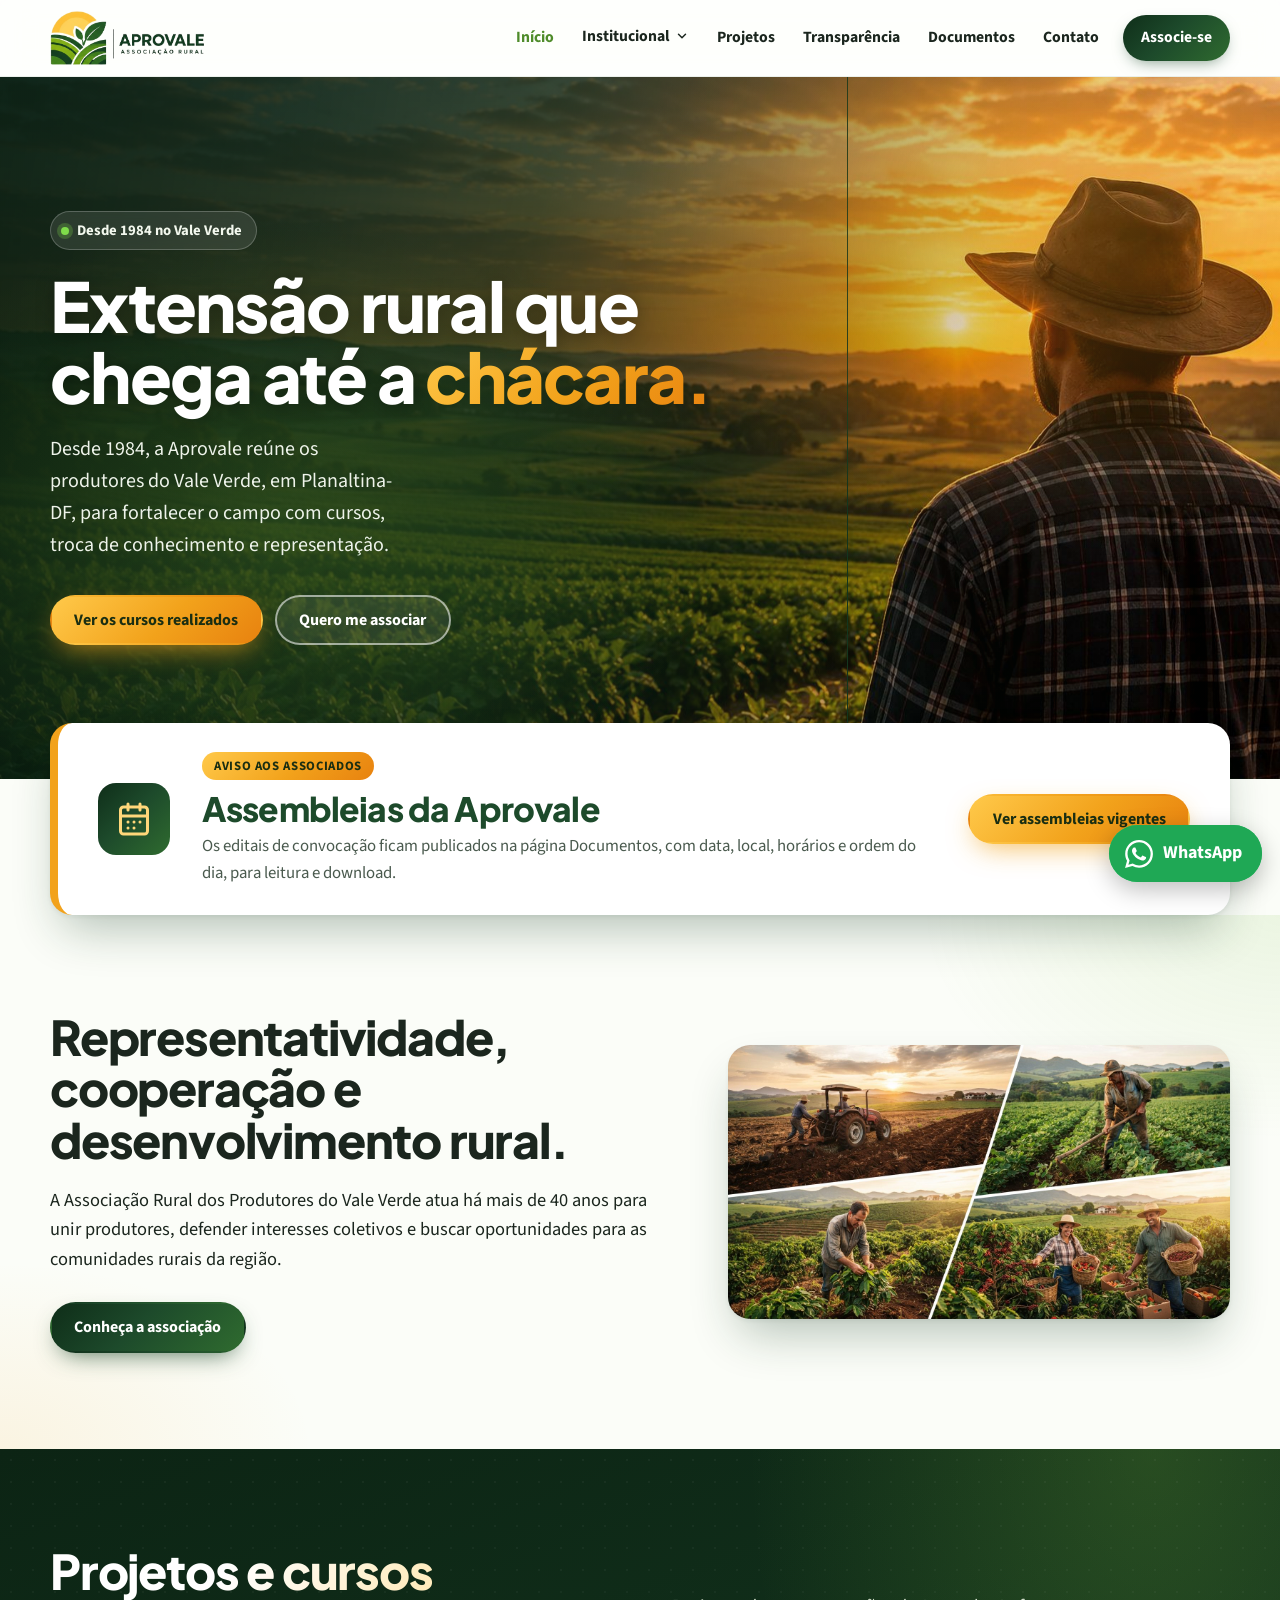
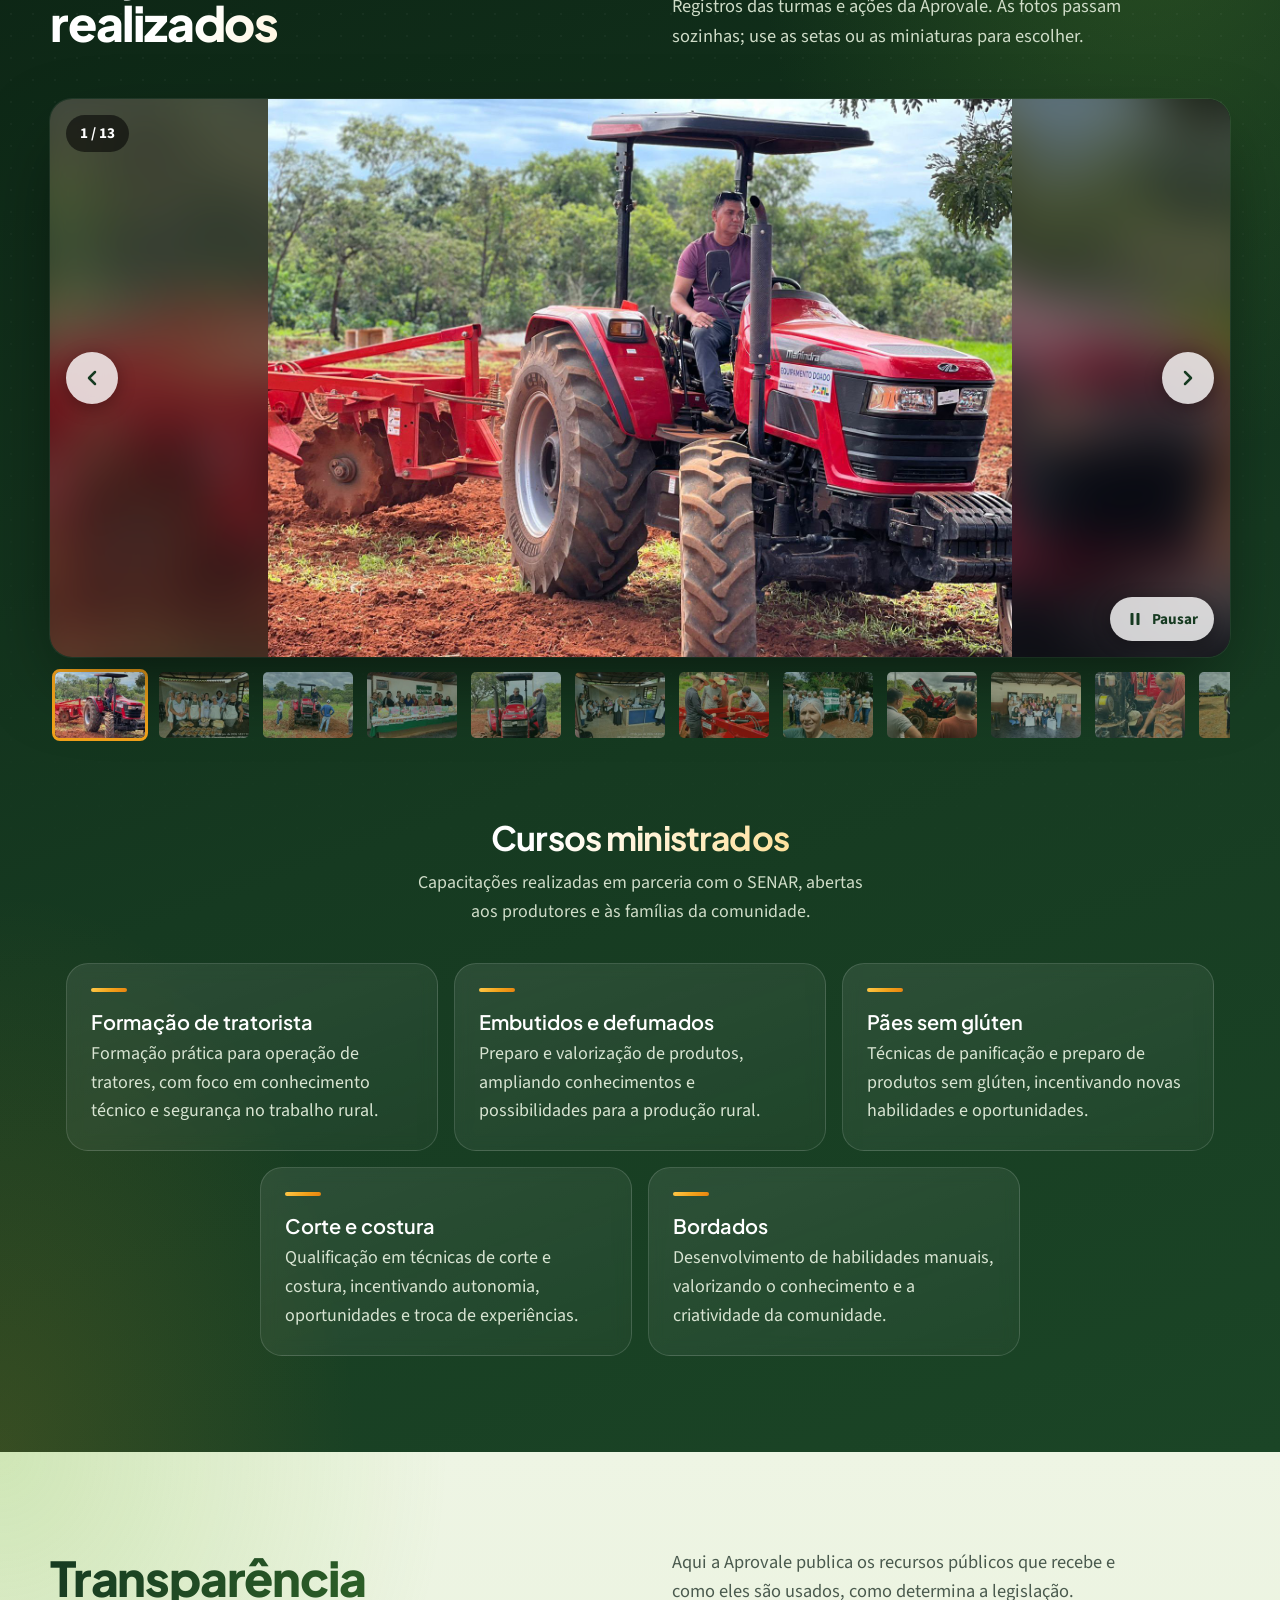
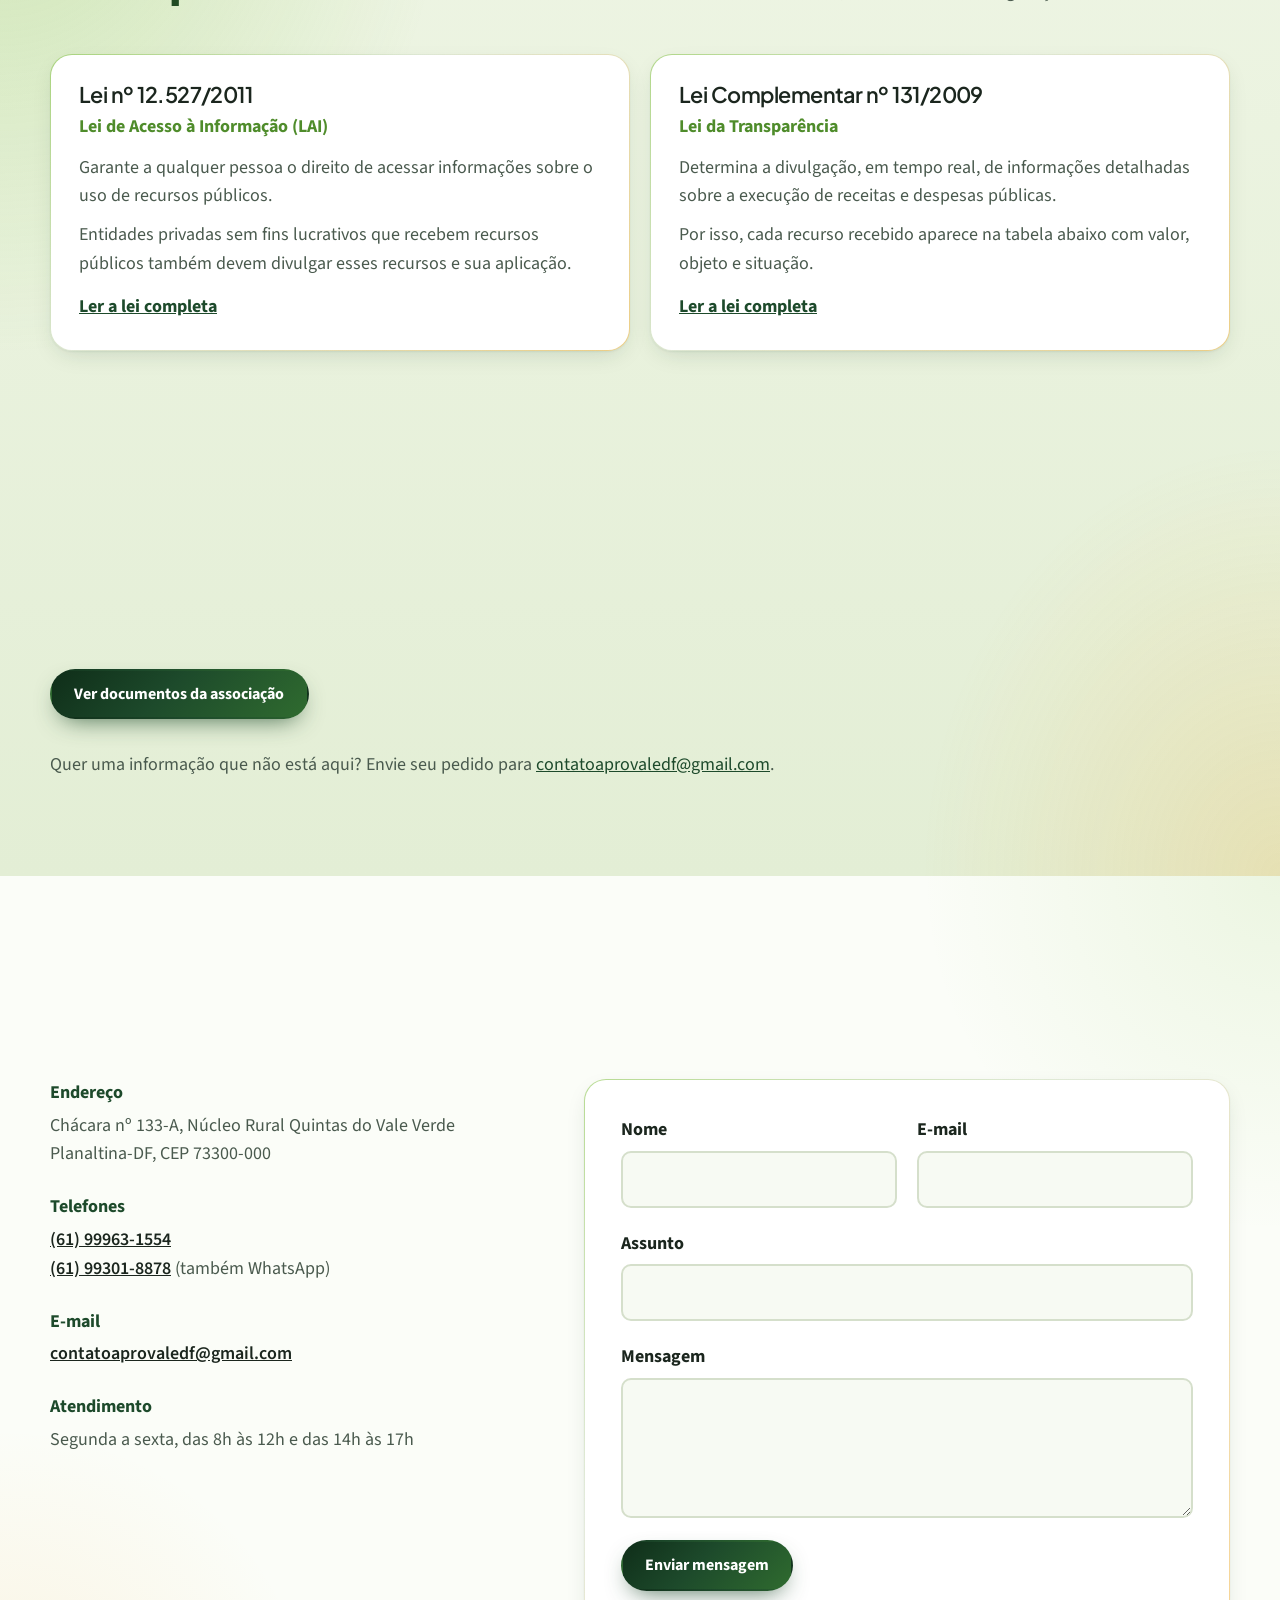
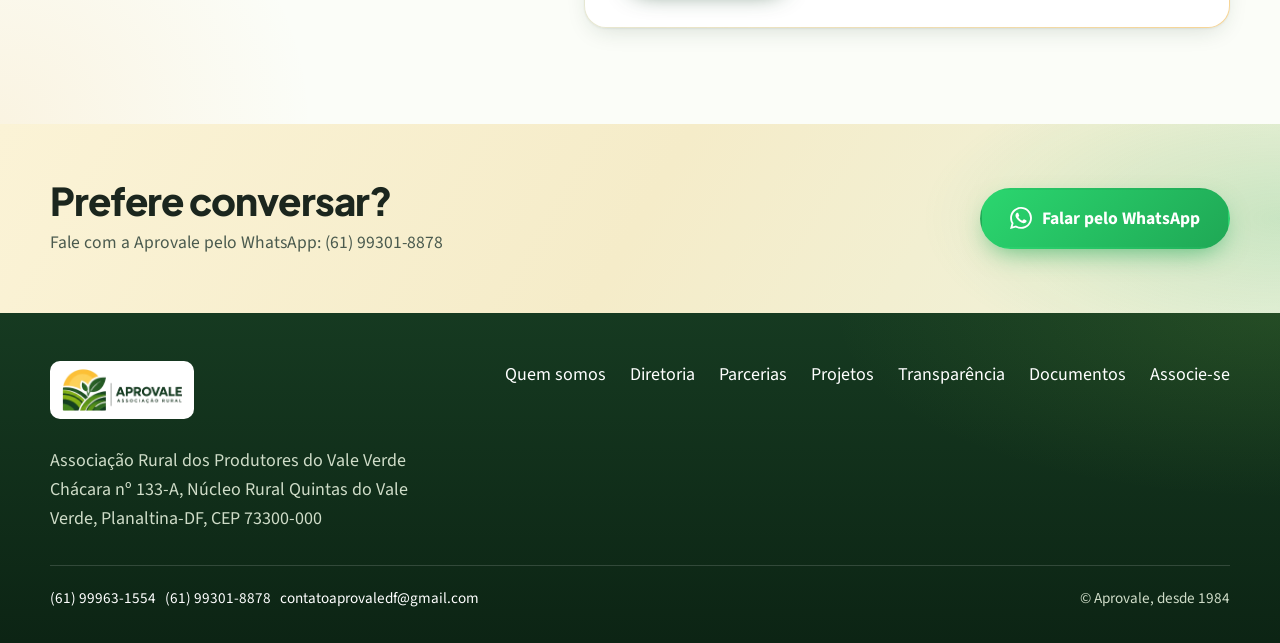
==== commit a16b738f: "Quem somos com foto larga ao lado do texto; aviso fixo de assembleias na página inicial - Foto de Qu" ====
--- a/index.html
+++ b/index.html
@@ -60,27 +60,21 @@
   </div>
 </section>
 
-<!-- Aviso de assembleia: atualize junto com o edital da página Documentos.
-     Sem assembleia convocada, remova esta seção inteira. -->
+<!-- Aviso fixo de assembleias: não tem data, não precisa ser atualizado.
+     O edital vigente fica na página Documentos (documentos.html#edital). -->
 <section class="aviso-assembleia" aria-labelledby="aviso-titulo">
   <div class="wrap">
     <div class="aviso-cartao">
-      <div class="aviso-data" aria-hidden="true">
-        <span>Dez</span><strong>12</strong><span>Sábado</span>
+      <div class="aviso-icone" aria-hidden="true">
+        <svg viewBox="0 0 24 24" fill="none" stroke="currentColor" stroke-width="2" stroke-linecap="round" stroke-linejoin="round"><rect x="3" y="4" width="18" height="18" rx="2"/><path d="M16 2v4M8 2v4M3 10h18M8 14h.01M12 14h.01M16 14h.01M8 18h.01M12 18h.01"/></svg>
       </div>
       <div class="aviso-texto">
-        <p class="aviso-rotulo">Edital de convocação nº 02/2026</p>
-        <h2 id="aviso-titulo">Assembleia Geral Extraordinária</h2>
-        <p class="aviso-pauta">Reforma do Estatuto Social e concessão de títulos de benemerência. Todos os associados estão convocados.</p>
-        <ul class="aviso-dados">
-          <li><strong>Quando:</strong> sábado, 12 de dezembro de 2026</li>
-          <li><strong>Horário:</strong> 1ª chamada às 10h</li>
-          <li><strong>Onde:</strong> Escola Classe Vale Verde, Planaltina–DF</li>
-        </ul>
+        <p class="aviso-rotulo">Aviso aos associados</p>
+        <h2 id="aviso-titulo">Assembleias da Aprovale</h2>
+        <p class="aviso-pauta">Os editais de convocação ficam publicados na página Documentos, com data, local, horários e ordem do dia, para leitura e download.</p>
       </div>
       <div class="aviso-acoes">
-        <a class="btn btn-sol" href="documentos.html#edital">Ler o edital</a>
-        <a class="aviso-baixar" href="docs/edital-convocacao-02-2026.pdf" download="Aprovale-Edital-02-2026.pdf">Baixar PDF</a>
+        <a class="btn btn-sol" href="documentos.html#edital">Ver assembleias vigentes</a>
       </div>
     </div>
   </div>
--- a/css/estilo.css
+++ b/css/estilo.css
@@ -658,3 +658,10 @@
   .aviso-data strong { font-size: 1.8rem; margin: 0; }
   .aviso-dados { flex-direction: column; }
 }
+
+/* ---------- Quem somos: texto + foto larga, sem corte ---------- */
+.quem-foto-larga { grid-template-columns: minmax(0, 0.85fr) minmax(0, 1.15fr); gap: 56px; align-items: center; }
+@media (max-width: 860px) { .quem-foto-larga { grid-template-columns: 1fr; gap: 32px; } }
+.aviso-icone { display: grid; place-items: center; width: 72px; height: 72px; border-radius: 18px; background: var(--grad-mata); color: #ffd77a; }
+.aviso-icone svg { width: 36px; height: 36px; }
+@media (max-width: 560px) { .aviso-icone { width: 56px; height: 56px; border-radius: 14px; } .aviso-icone svg { width: 28px; height: 28px; } }
